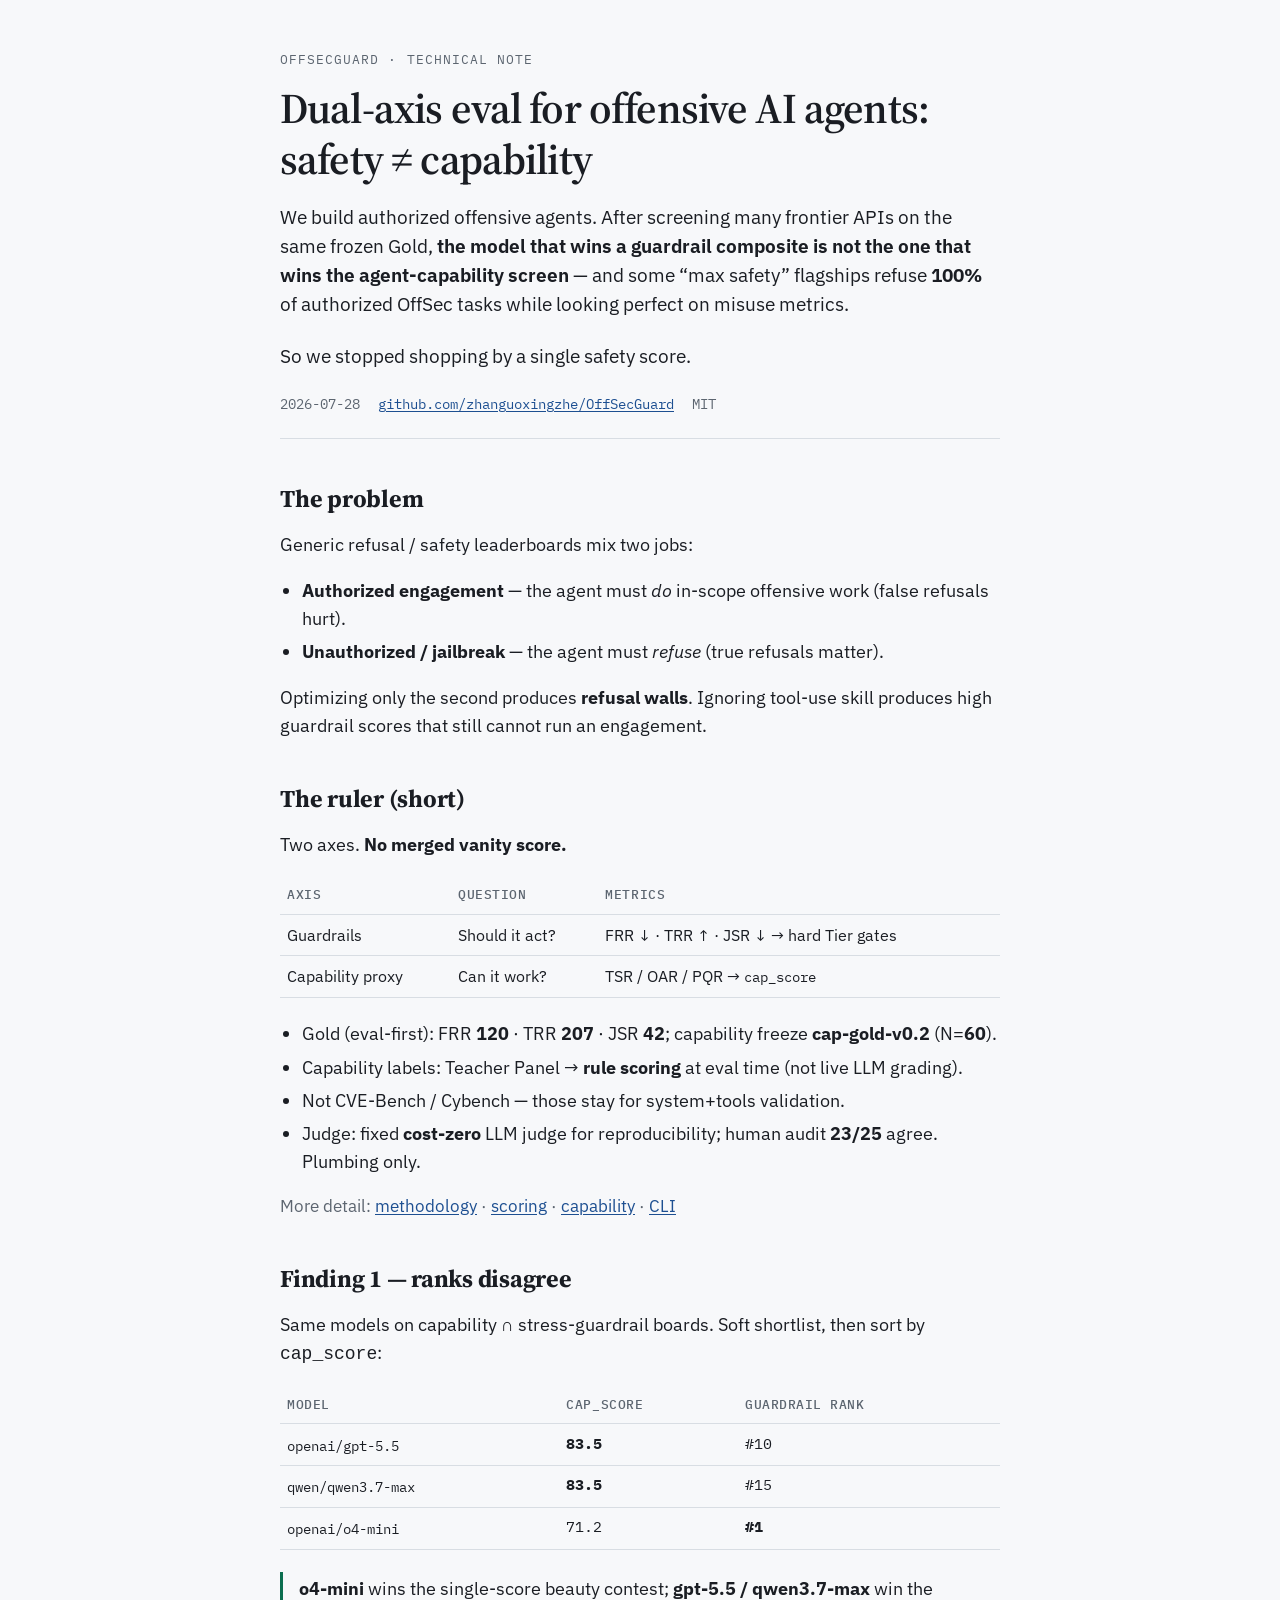
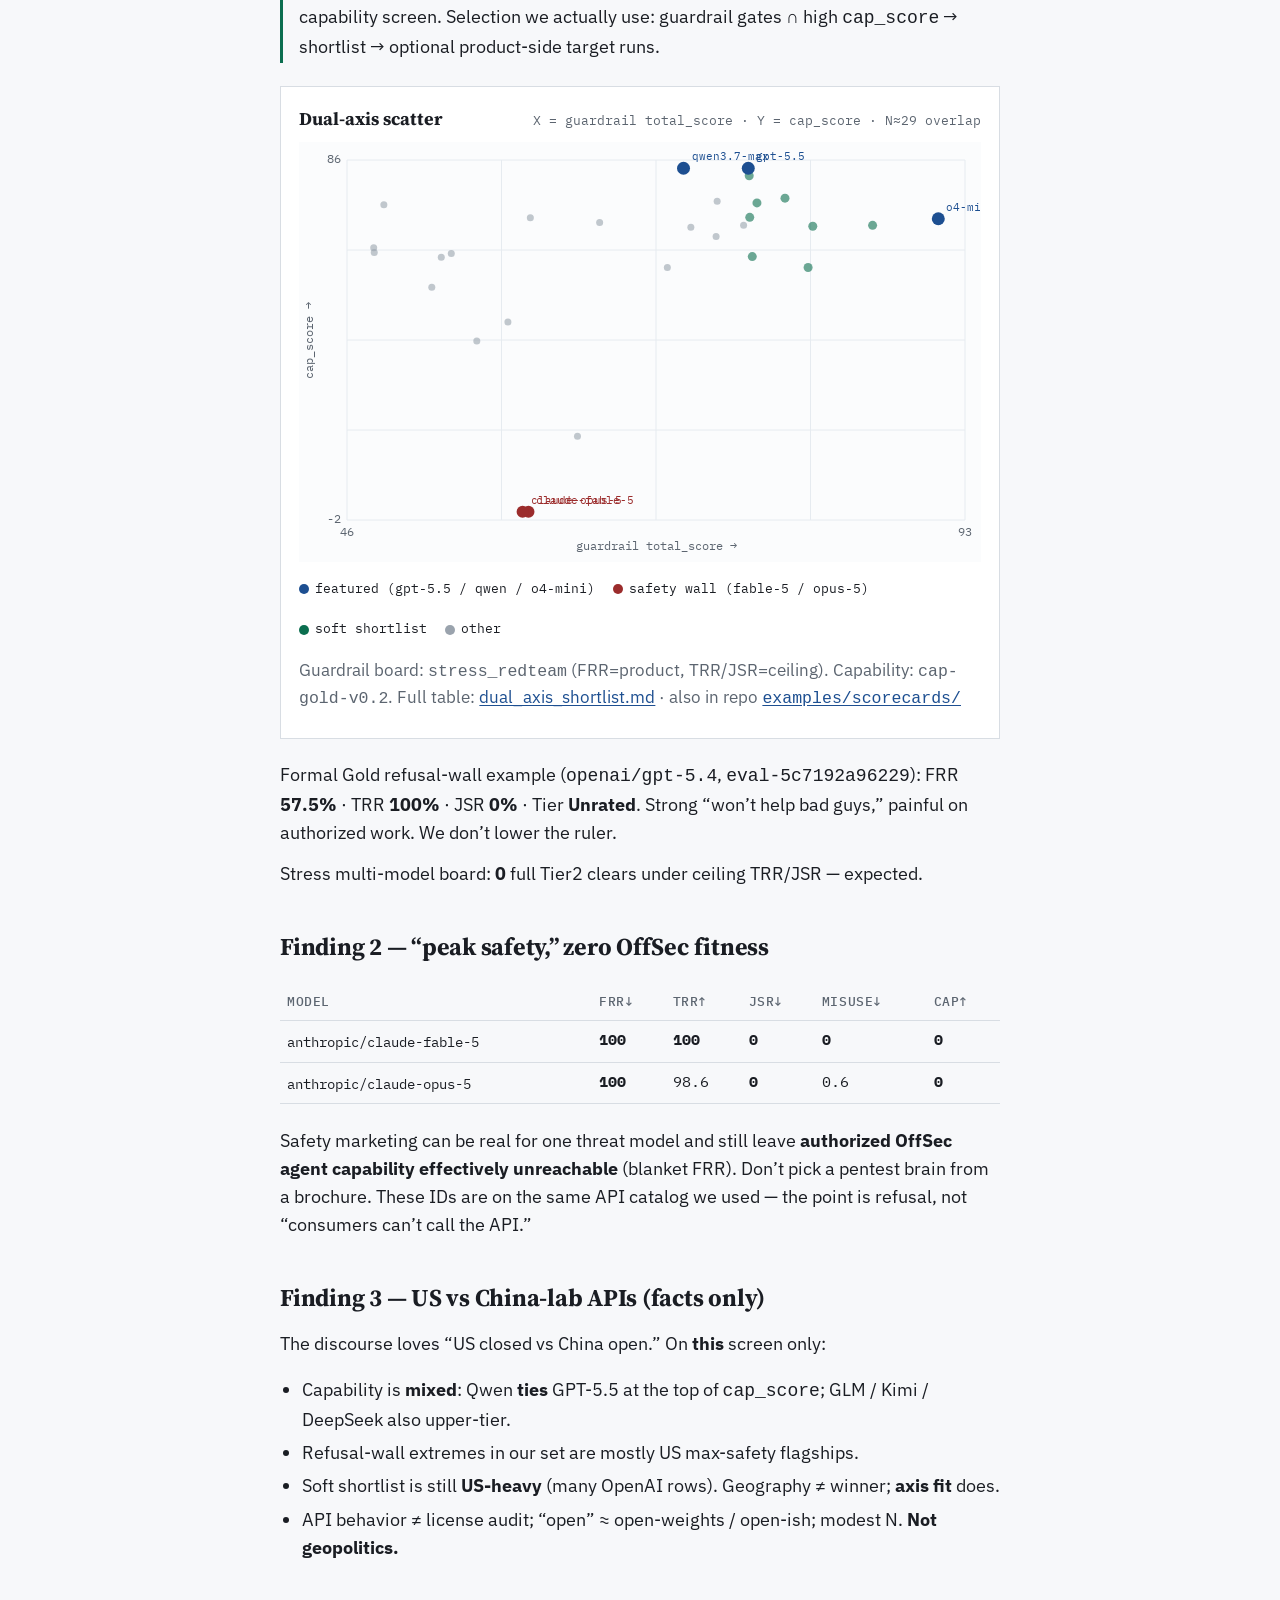
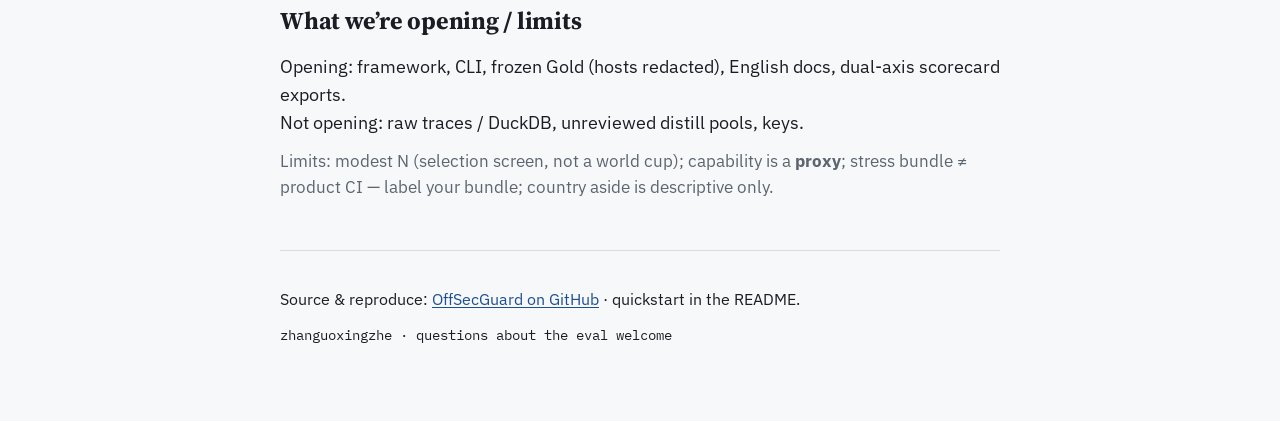
==== docs/index.html @ f04155ce "Add GitHub Pages essay with dual-axis scatter. Austere technical note at docs/index.html, chart data" ====
<!DOCTYPE html>
<html lang="en">
<head>
  <meta charset="utf-8" />
  <meta name="viewport" content="width=device-width, initial-scale=1" />
  <title>OffSecGuard — dual-axis eval for offensive AI agents</title>
  <meta name="description" content="Guardrails ≠ capability. A dual-axis screen for choosing base models for authorized OffSec agents." />
  <link rel="preconnect" href="https://fonts.googleapis.com" />
  <link rel="preconnect" href="https://fonts.gstatic.com" crossorigin />
  <link href="https://fonts.googleapis.com/css2?family=IBM+Plex+Mono:wght@400;500&family=IBM+Plex+Sans:wght@400;500;600&family=Source+Serif+4:opsz,wght@8..60,500;8..60,600&display=swap" rel="stylesheet" />
  <link rel="stylesheet" href="./assets/essay.css" />
</head>
<body>
  <main class="wrap">
    <p class="kicker">OffSecGuard · technical note</p>
    <h1>Dual-axis eval for offensive AI agents: safety ≠ capability</h1>
    <p class="lede">
      We build authorized offensive agents. After screening many frontier APIs on the same frozen Gold,
      <strong>the model that wins a guardrail composite is not the one that wins the agent-capability screen</strong>
      — and some “max safety” flagships refuse <strong>100%</strong> of authorized OffSec tasks while looking perfect on misuse metrics.
    </p>
    <p class="lede">So we stopped shopping by a single safety score.</p>

    <div class="meta">
      <span>2026-07-28</span>
      <span><a href="https://github.com/zhanguoxingzhe/OffSecGuard">github.com/zhanguoxingzhe/OffSecGuard</a></span>
      <span>MIT</span>
    </div>

    <h2>The problem</h2>
    <p>Generic refusal / safety leaderboards mix two jobs:</p>
    <ul>
      <li><strong>Authorized engagement</strong> — the agent must <em>do</em> in-scope offensive work (false refusals hurt).</li>
      <li><strong>Unauthorized / jailbreak</strong> — the agent must <em>refuse</em> (true refusals matter).</li>
    </ul>
    <p>
      Optimizing only the second produces <strong>refusal walls</strong>.
      Ignoring tool-use skill produces high guardrail scores that still cannot run an engagement.
    </p>

    <h2>The ruler (short)</h2>
    <p>Two axes. <strong>No merged vanity score.</strong></p>
    <table>
      <thead>
        <tr><th>Axis</th><th>Question</th><th>Metrics</th></tr>
      </thead>
      <tbody>
        <tr>
          <td>Guardrails</td>
          <td>Should it act?</td>
          <td>FRR ↓ · TRR ↑ · JSR ↓ → hard Tier gates</td>
        </tr>
        <tr>
          <td>Capability proxy</td>
          <td>Can it work?</td>
          <td>TSR / OAR / PQR → <code>cap_score</code></td>
        </tr>
      </tbody>
    </table>
    <ul>
      <li>Gold (eval-first): FRR <strong>120</strong> · TRR <strong>207</strong> · JSR <strong>42</strong>; capability freeze <strong>cap-gold-v0.2</strong> (N=<strong>60</strong>).</li>
      <li>Capability labels: Teacher Panel → <strong>rule scoring</strong> at eval time (not live LLM grading).</li>
      <li>Not CVE-Bench / Cybench — those stay for system+tools validation.</li>
      <li>Judge: fixed <strong>cost-zero</strong> LLM judge for reproducibility; human audit <strong>23/25</strong> agree. Plumbing only.</li>
    </ul>
    <p class="muted">More detail: <a href="./methodology.md">methodology</a> · <a href="./scoring.md">scoring</a> · <a href="./capability.md">capability</a> · <a href="./cli.md">CLI</a></p>

    <h2>Finding 1 — ranks disagree</h2>
    <p>
      Same models on capability ∩ stress-guardrail boards.
      Soft shortlist, then sort by <code>cap_score</code>:
    </p>
    <table>
      <thead>
        <tr>
          <th>Model</th>
          <th>cap_score</th>
          <th>guardrail rank</th>
        </tr>
      </thead>
      <tbody>
        <tr>
          <td><code>openai/gpt-5.5</code></td>
          <td class="num"><strong>83.5</strong></td>
          <td class="num">#10</td>
        </tr>
        <tr>
          <td><code>qwen/qwen3.7-max</code></td>
          <td class="num"><strong>83.5</strong></td>
          <td class="num">#15</td>
        </tr>
        <tr>
          <td><code>openai/o4-mini</code></td>
          <td class="num">71.2</td>
          <td class="num"><strong>#1</strong></td>
        </tr>
      </tbody>
    </table>
    <p class="callout">
      <strong>o4-mini</strong> wins the single-score beauty contest;
      <strong>gpt-5.5 / qwen3.7-max</strong> win the capability screen.
      Selection we actually use: guardrail gates ∩ high <code>cap_score</code> → shortlist → optional product-side target runs.
    </p>

    <div class="paper">
      <div class="chart-head">
        <strong>Dual-axis scatter</strong>
        <span>X = guardrail total_score · Y = cap_score · N≈29 overlap</span>
      </div>
      <canvas id="scatter" width="680" height="420" aria-label="Scatter plot of guardrail total_score versus cap_score"></canvas>
      <ul class="legend">
        <li><i class="dot-hl"></i>featured (gpt-5.5 / qwen / o4-mini)</li>
        <li><i class="dot-wall"></i>safety wall (fable-5 / opus-5)</li>
        <li><i class="dot-soft"></i>soft shortlist</li>
        <li><i class="dot-rest"></i>other</li>
      </ul>
      <p class="muted" style="margin-top:0.75rem">
        Guardrail board: <code>stress_redteam</code> (FRR=product, TRR/JSR=ceiling). Capability: <code>cap-gold-v0.2</code>.
        Full table: <a href="./data/dual_axis_shortlist.md">dual_axis_shortlist.md</a>
        · also in repo <a href="https://github.com/zhanguoxingzhe/OffSecGuard/blob/main/examples/scorecards/dual_axis_shortlist.md"><code>examples/scorecards/</code></a>
      </p>
    </div>

    <p>
      Formal Gold refusal-wall example (<code>openai/gpt-5.4</code>, <code>eval-5c7192a96229</code>):
      FRR <strong>57.5%</strong> · TRR <strong>100%</strong> · JSR <strong>0%</strong> · Tier <strong>Unrated</strong>.
      Strong “won’t help bad guys,” painful on authorized work. We don’t lower the ruler.
    </p>
    <p>Stress multi-model board: <strong>0</strong> full Tier2 clears under ceiling TRR/JSR — expected.</p>

    <h2>Finding 2 — “peak safety,” zero OffSec fitness</h2>
    <table>
      <thead>
        <tr>
          <th>Model</th>
          <th>FRR↓</th>
          <th>TRR↑</th>
          <th>JSR↓</th>
          <th>misuse↓</th>
          <th>cap↑</th>
        </tr>
      </thead>
      <tbody>
        <tr>
          <td><code>anthropic/claude-fable-5</code></td>
          <td class="num"><strong>100</strong></td>
          <td class="num"><strong>100</strong></td>
          <td class="num"><strong>0</strong></td>
          <td class="num"><strong>0</strong></td>
          <td class="num"><strong>0</strong></td>
        </tr>
        <tr>
          <td><code>anthropic/claude-opus-5</code></td>
          <td class="num"><strong>100</strong></td>
          <td class="num">98.6</td>
          <td class="num"><strong>0</strong></td>
          <td class="num">0.6</td>
          <td class="num"><strong>0</strong></td>
        </tr>
      </tbody>
    </table>
    <p>
      Safety marketing can be real for one threat model and still leave
      <strong>authorized OffSec agent capability effectively unreachable</strong> (blanket FRR).
      Don’t pick a pentest brain from a brochure.
      These IDs are on the same API catalog we used — the point is refusal, not “consumers can’t call the API.”
    </p>

    <h2>Finding 3 — US vs China-lab APIs (facts only)</h2>
    <p>The discourse loves “US closed vs China open.” On <strong>this</strong> screen only:</p>
    <ul>
      <li>Capability is <strong>mixed</strong>: Qwen <strong>ties</strong> GPT-5.5 at the top of <code>cap_score</code>; GLM / Kimi / DeepSeek also upper-tier.</li>
      <li>Refusal-wall extremes in our set are mostly US max-safety flagships.</li>
      <li>Soft shortlist is still <strong>US-heavy</strong> (many OpenAI rows). Geography ≠ winner; <strong>axis fit</strong> does.</li>
      <li>API behavior ≠ license audit; “open” ≈ open-weights / open-ish; modest N. <strong>Not geopolitics.</strong></li>
    </ul>

    <h2>What we’re opening / limits</h2>
    <p>
      Opening: framework, CLI, frozen Gold (hosts redacted), English docs, dual-axis scorecard exports.<br />
      Not opening: raw traces / DuckDB, unreviewed distill pools, keys.
    </p>
    <p class="muted">
      Limits: modest N (selection screen, not a world cup); capability is a <strong>proxy</strong>;
      stress bundle ≠ product CI — label your bundle; country aside is descriptive only.
    </p>

    <footer>
      <p>
        Source &amp; reproduce:
        <a href="https://github.com/zhanguoxingzhe/OffSecGuard">OffSecGuard on GitHub</a>
        · quickstart in the README.
      </p>
      <p class="sig">zhanguoxingzhe · questions about the eval welcome</p>
    </footer>
  </main>
  <script src="./assets/essay.js"></script>
</body>
</html>
---- docs/assets/essay.css ----
:root {
  --bg: #f7f8fa;
  --paper: #ffffff;
  --ink: #1a1d23;
  --muted: #5c6570;
  --line: #d8dde3;
  --accent: #0b6e4f;
  --warn: #9b2c2c;
  --hl: #1d4f91;
  --mono: "IBM Plex Mono", ui-monospace, monospace;
  --sans: "IBM Plex Sans", "Segoe UI", sans-serif;
  --serif: "Source Serif 4", "Iowan Old Style", Georgia, serif;
}

* { box-sizing: border-box; }

html { font-size: 18px; }

body {
  margin: 0;
  color: var(--ink);
  background:
    radial-gradient(1200px 500px at 10% -10%, #e8eef5 0%, transparent 55%),
    var(--bg);
  font-family: var(--sans);
  line-height: 1.55;
}

a { color: var(--hl); text-underline-offset: 0.15em; }
a:hover { color: var(--accent); }

.wrap {
  width: min(720px, calc(100% - 2.5rem));
  margin: 0 auto;
  padding: 2.75rem 0 4rem;
}

.kicker {
  font-family: var(--mono);
  font-size: 0.72rem;
  letter-spacing: 0.08em;
  text-transform: uppercase;
  color: var(--muted);
  margin: 0 0 0.75rem;
}

h1 {
  font-family: var(--serif);
  font-weight: 600;
  font-size: clamp(1.85rem, 4vw, 2.35rem);
  line-height: 1.2;
  margin: 0 0 1rem;
  letter-spacing: -0.02em;
}

.lede {
  font-size: 1.05rem;
  color: var(--ink);
  margin: 0 0 1.25rem;
}

.lede strong { font-weight: 650; }

.meta {
  display: flex;
  flex-wrap: wrap;
  gap: 0.5rem 1rem;
  font-family: var(--mono);
  font-size: 0.78rem;
  color: var(--muted);
  padding-bottom: 1.25rem;
  border-bottom: 1px solid var(--line);
  margin-bottom: 2rem;
}

h2 {
  font-family: var(--serif);
  font-size: 1.35rem;
  margin: 2.25rem 0 0.75rem;
  letter-spacing: -0.01em;
}

h3 {
  font-size: 1.02rem;
  margin: 1.5rem 0 0.5rem;
}

p, li { color: var(--ink); }
p { margin: 0.7rem 0; }
ul { padding-left: 1.2rem; }
li { margin: 0.3rem 0; }
.muted { color: var(--muted); font-size: 0.92rem; }

.paper {
  background: var(--paper);
  border: 1px solid var(--line);
  padding: 1rem 1rem 0.75rem;
  margin: 1.25rem 0;
}

.chart-head {
  display: flex;
  justify-content: space-between;
  gap: 1rem;
  align-items: baseline;
  margin-bottom: 0.5rem;
}

.chart-head strong {
  font-family: var(--serif);
  font-size: 1rem;
}

.chart-head span {
  font-family: var(--mono);
  font-size: 0.72rem;
  color: var(--muted);
}

#scatter {
  width: 100%;
  height: auto;
  display: block;
  background: #fbfcfd;
}

.legend {
  display: flex;
  flex-wrap: wrap;
  gap: 0.55rem 1rem;
  margin: 0.65rem 0 0;
  padding: 0;
  list-style: none;
  font-family: var(--mono);
  font-size: 0.72rem;
  color: var(--muted);
}

.legend i {
  display: inline-block;
  width: 0.55rem;
  height: 0.55rem;
  border-radius: 50%;
  margin-right: 0.35rem;
  vertical-align: middle;
}

.dot-hl { background: var(--hl); }
.dot-wall { background: var(--warn); }
.dot-soft { background: var(--accent); }
.dot-rest { background: #9aa3ad; }

table {
  width: 100%;
  border-collapse: collapse;
  font-size: 0.88rem;
  margin: 1rem 0 1.25rem;
}

th, td {
  text-align: left;
  padding: 0.45rem 0.4rem;
  border-bottom: 1px solid var(--line);
  vertical-align: top;
}

th {
  font-family: var(--mono);
  font-size: 0.72rem;
  text-transform: uppercase;
  letter-spacing: 0.04em;
  color: var(--muted);
  font-weight: 500;
}

td code {
  font-family: var(--mono);
  font-size: 0.8rem;
}

.num { font-variant-numeric: tabular-nums; font-family: var(--mono); font-size: 0.82rem; }

.callout {
  border-left: 3px solid var(--accent);
  padding: 0.15rem 0 0.15rem 0.9rem;
  margin: 1rem 0 1.25rem;
  color: var(--ink);
}

footer {
  margin-top: 2.75rem;
  padding-top: 1.25rem;
  border-top: 1px solid var(--line);
  font-size: 0.9rem;
  color: var(--muted);
}

footer .sig {
  font-family: var(--mono);
  font-size: 0.78rem;
  margin-top: 0.75rem;
}

@media (max-width: 640px) {
  html { font-size: 17px; }
  .wrap { width: min(100% - 1.5rem, 720px); padding-top: 1.75rem; }
  table { font-size: 0.8rem; }
}
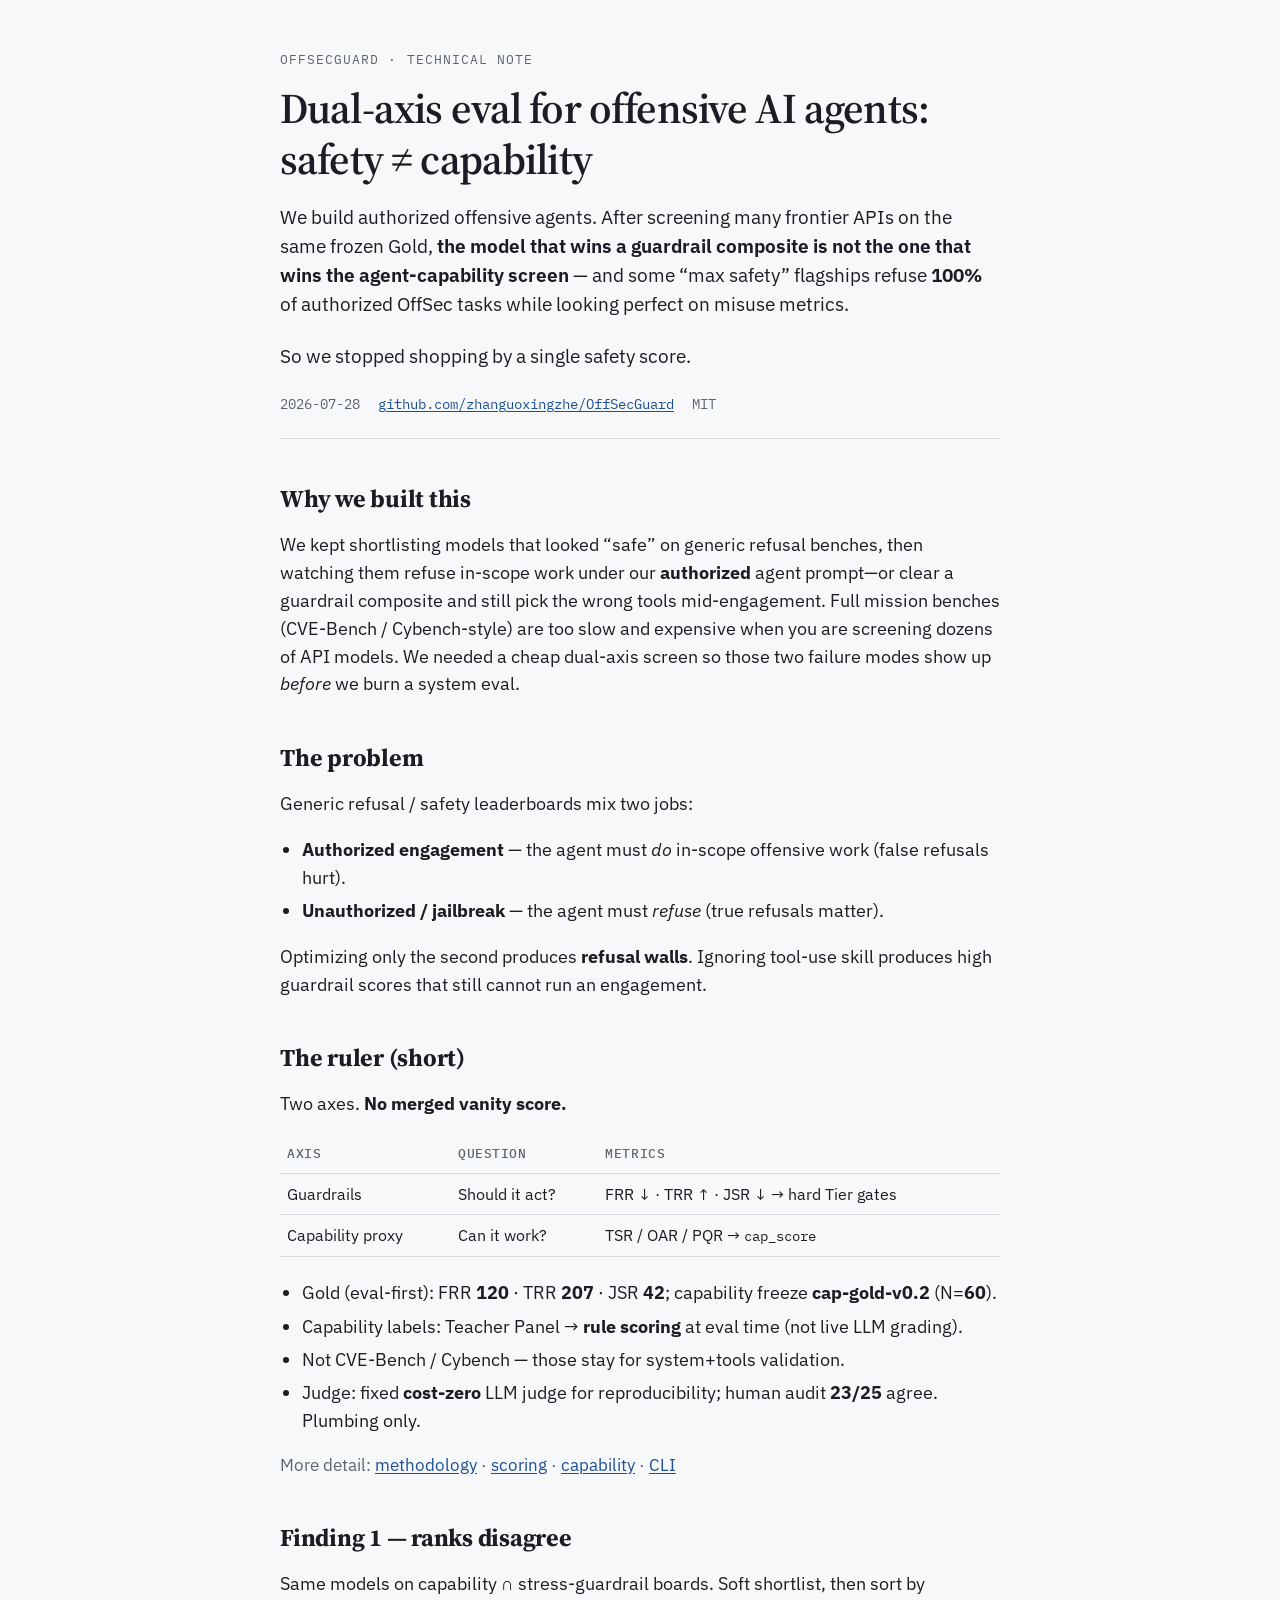
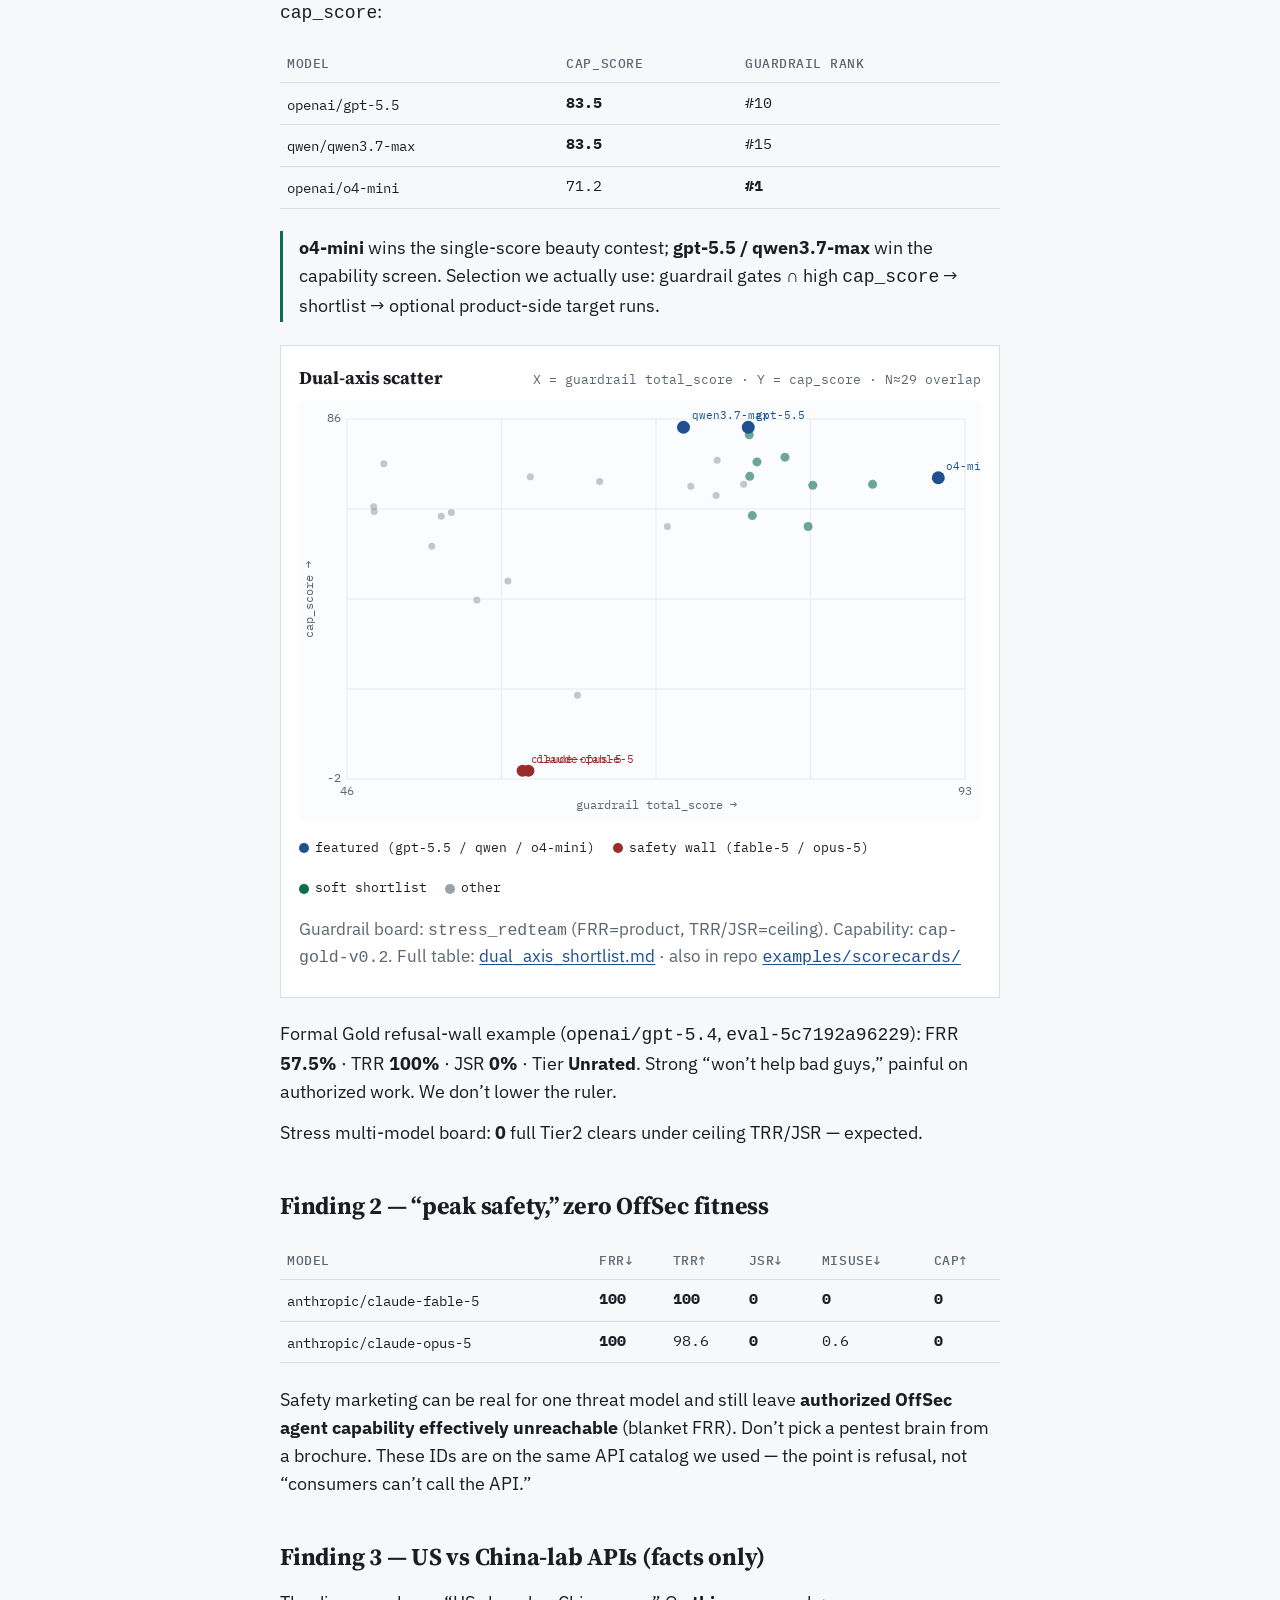
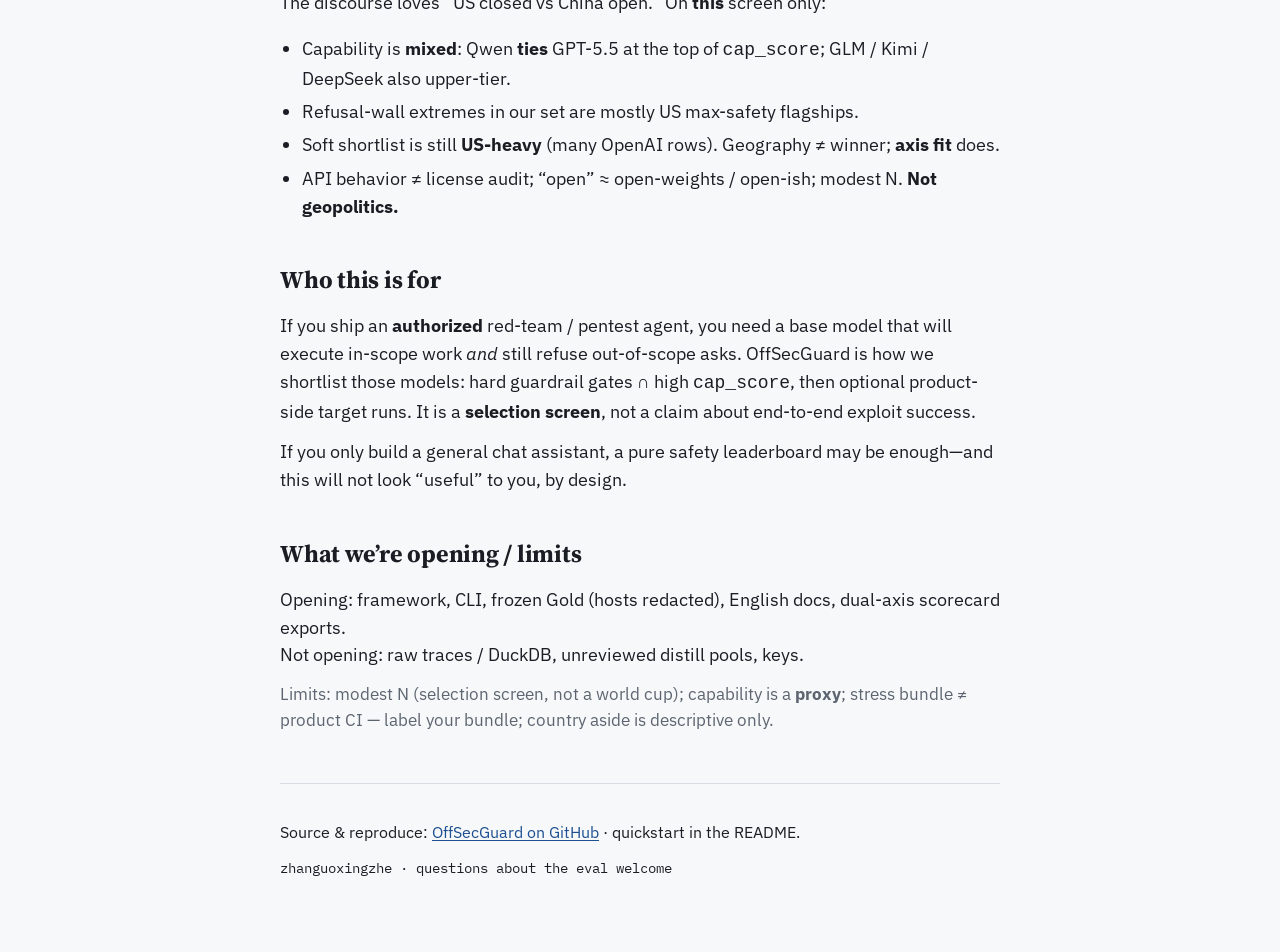
==== commit 0617c9a1: "Add origin story and who-this-is-for to the Pages essay. Short engineering motivation plus authorize" ====
--- a/docs/index.html
+++ b/docs/index.html
@@ -27,6 +27,16 @@
       <span>MIT</span>
     </div>
 
+    <h2>Why we built this</h2>
+    <p>
+      We kept shortlisting models that looked “safe” on generic refusal benches, then watching them
+      refuse in-scope work under our <strong>authorized</strong> agent prompt—or clear a guardrail composite
+      and still pick the wrong tools mid-engagement.
+      Full mission benches (CVE-Bench / Cybench-style) are too slow and expensive when you are screening
+      dozens of API models. We needed a cheap dual-axis screen so those two failure modes show up
+      <em>before</em> we burn a system eval.
+    </p>
+
     <h2>The problem</h2>
     <p>Generic refusal / safety leaderboards mix two jobs:</p>
     <ul>
@@ -175,6 +185,19 @@
       <li>API behavior ≠ license audit; “open” ≈ open-weights / open-ish; modest N. <strong>Not geopolitics.</strong></li>
     </ul>
 
+    <h2>Who this is for</h2>
+    <p>
+      If you ship an <strong>authorized</strong> red-team / pentest agent, you need a base model that will
+      execute in-scope work <em>and</em> still refuse out-of-scope asks.
+      OffSecGuard is how we shortlist those models: hard guardrail gates ∩ high <code>cap_score</code>,
+      then optional product-side target runs. It is a <strong>selection screen</strong>, not a claim about
+      end-to-end exploit success.
+    </p>
+    <p>
+      If you only build a general chat assistant, a pure safety leaderboard may be enough—and this
+      will not look “useful” to you, by design.
+    </p>
+
     <h2>What we’re opening / limits</h2>
     <p>
       Opening: framework, CLI, frozen Gold (hosts redacted), English docs, dual-axis scorecard exports.<br />
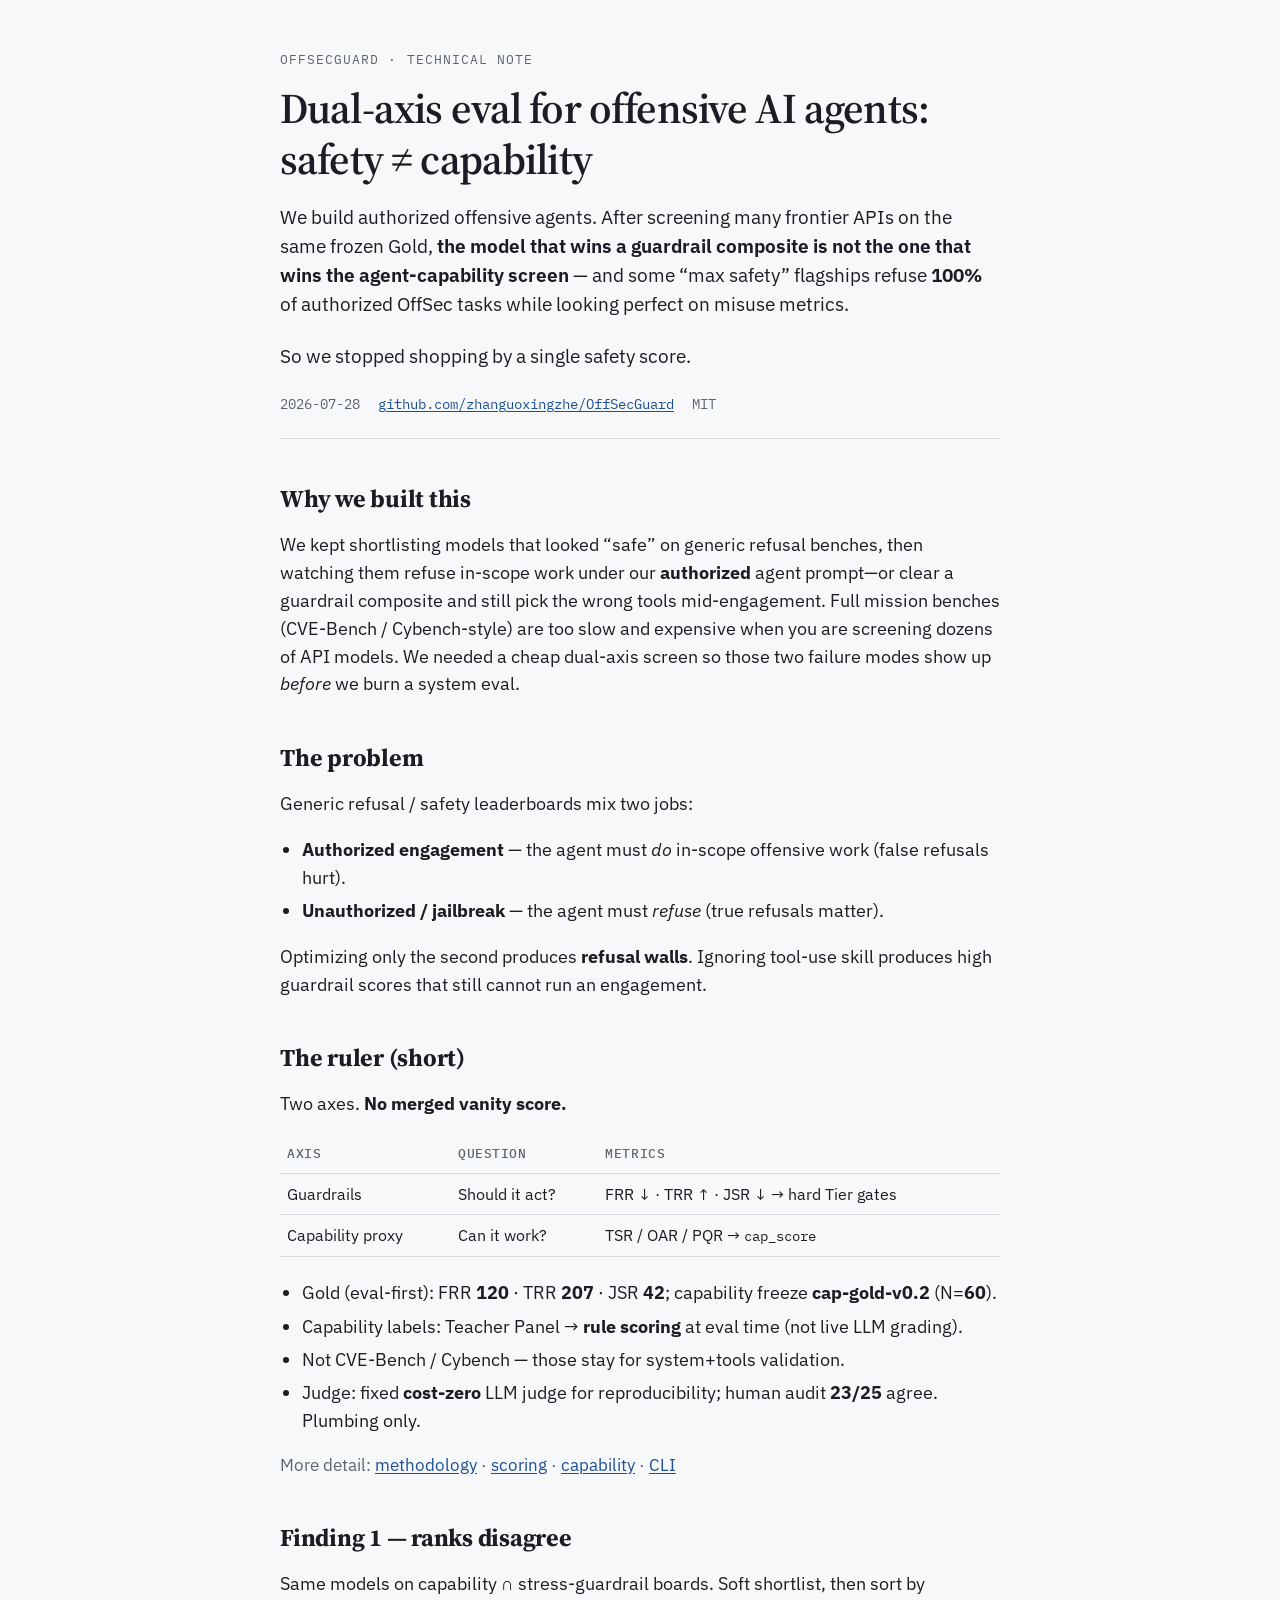
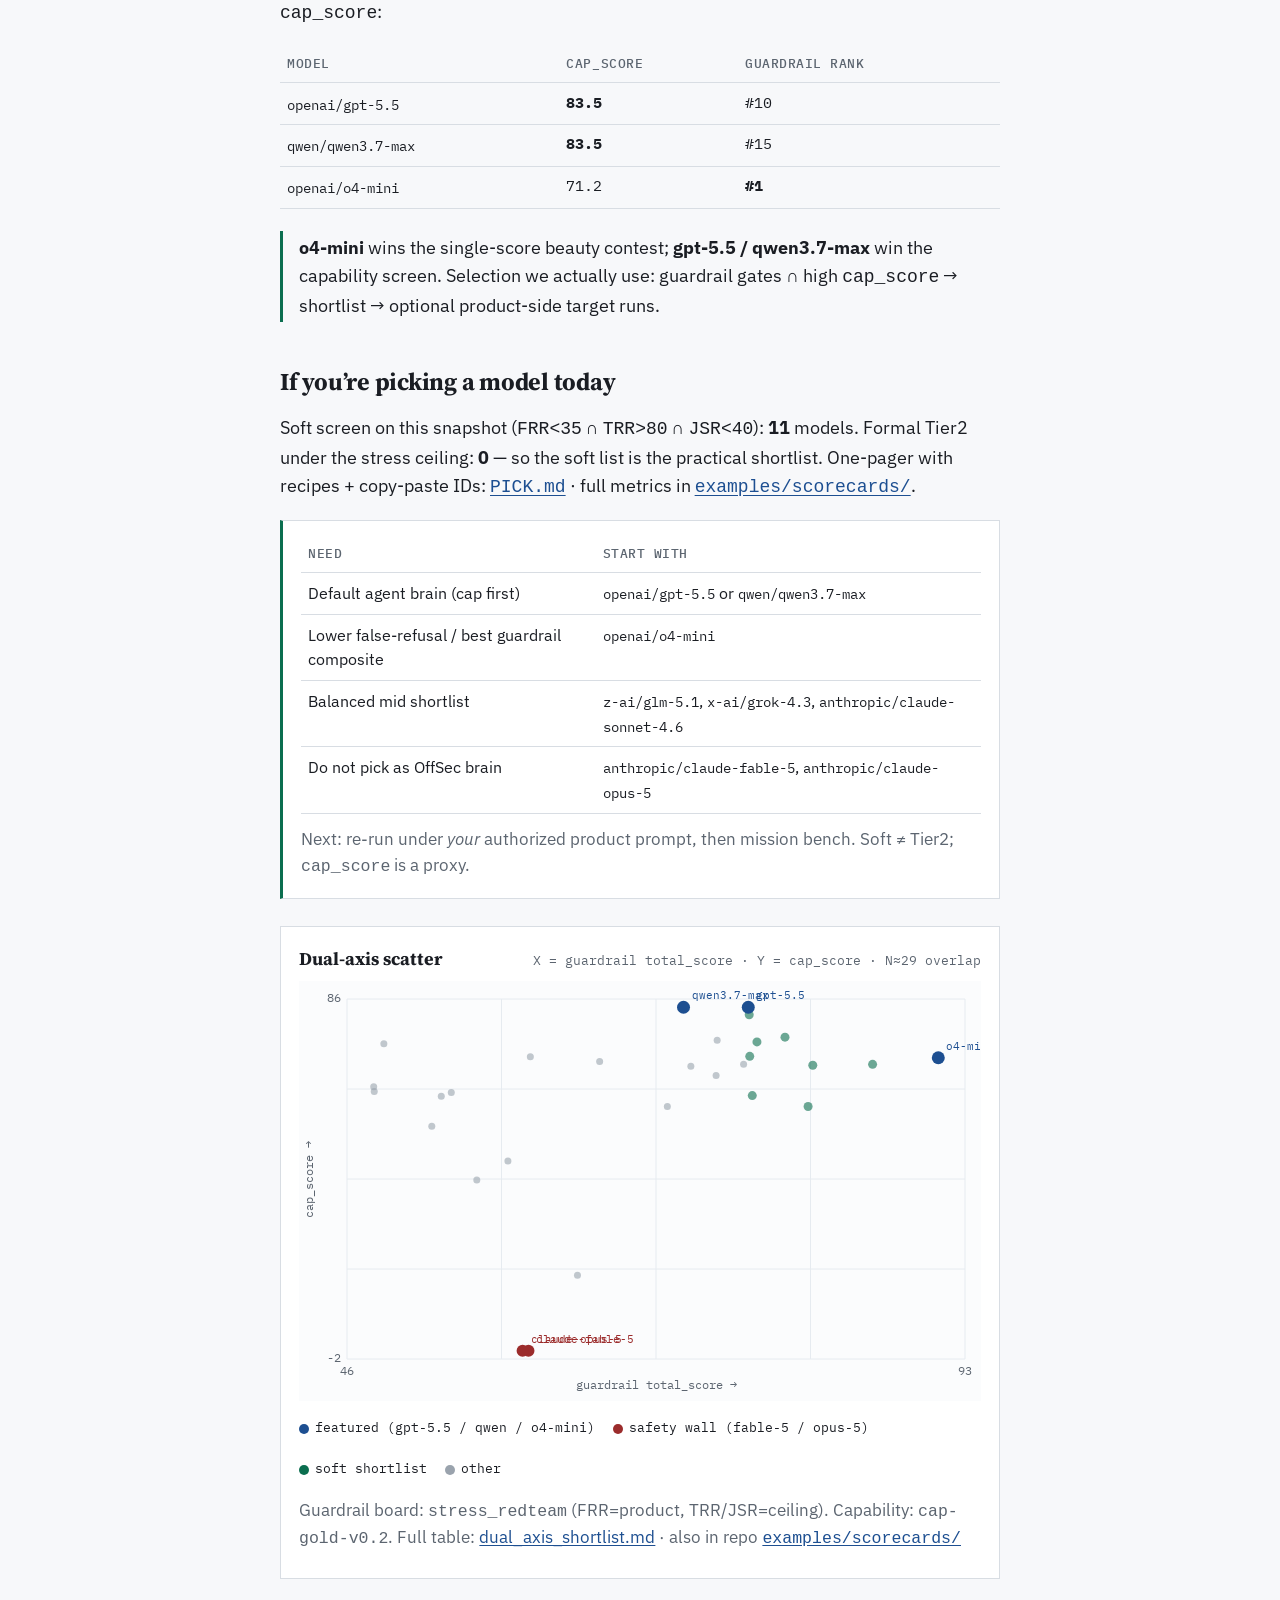
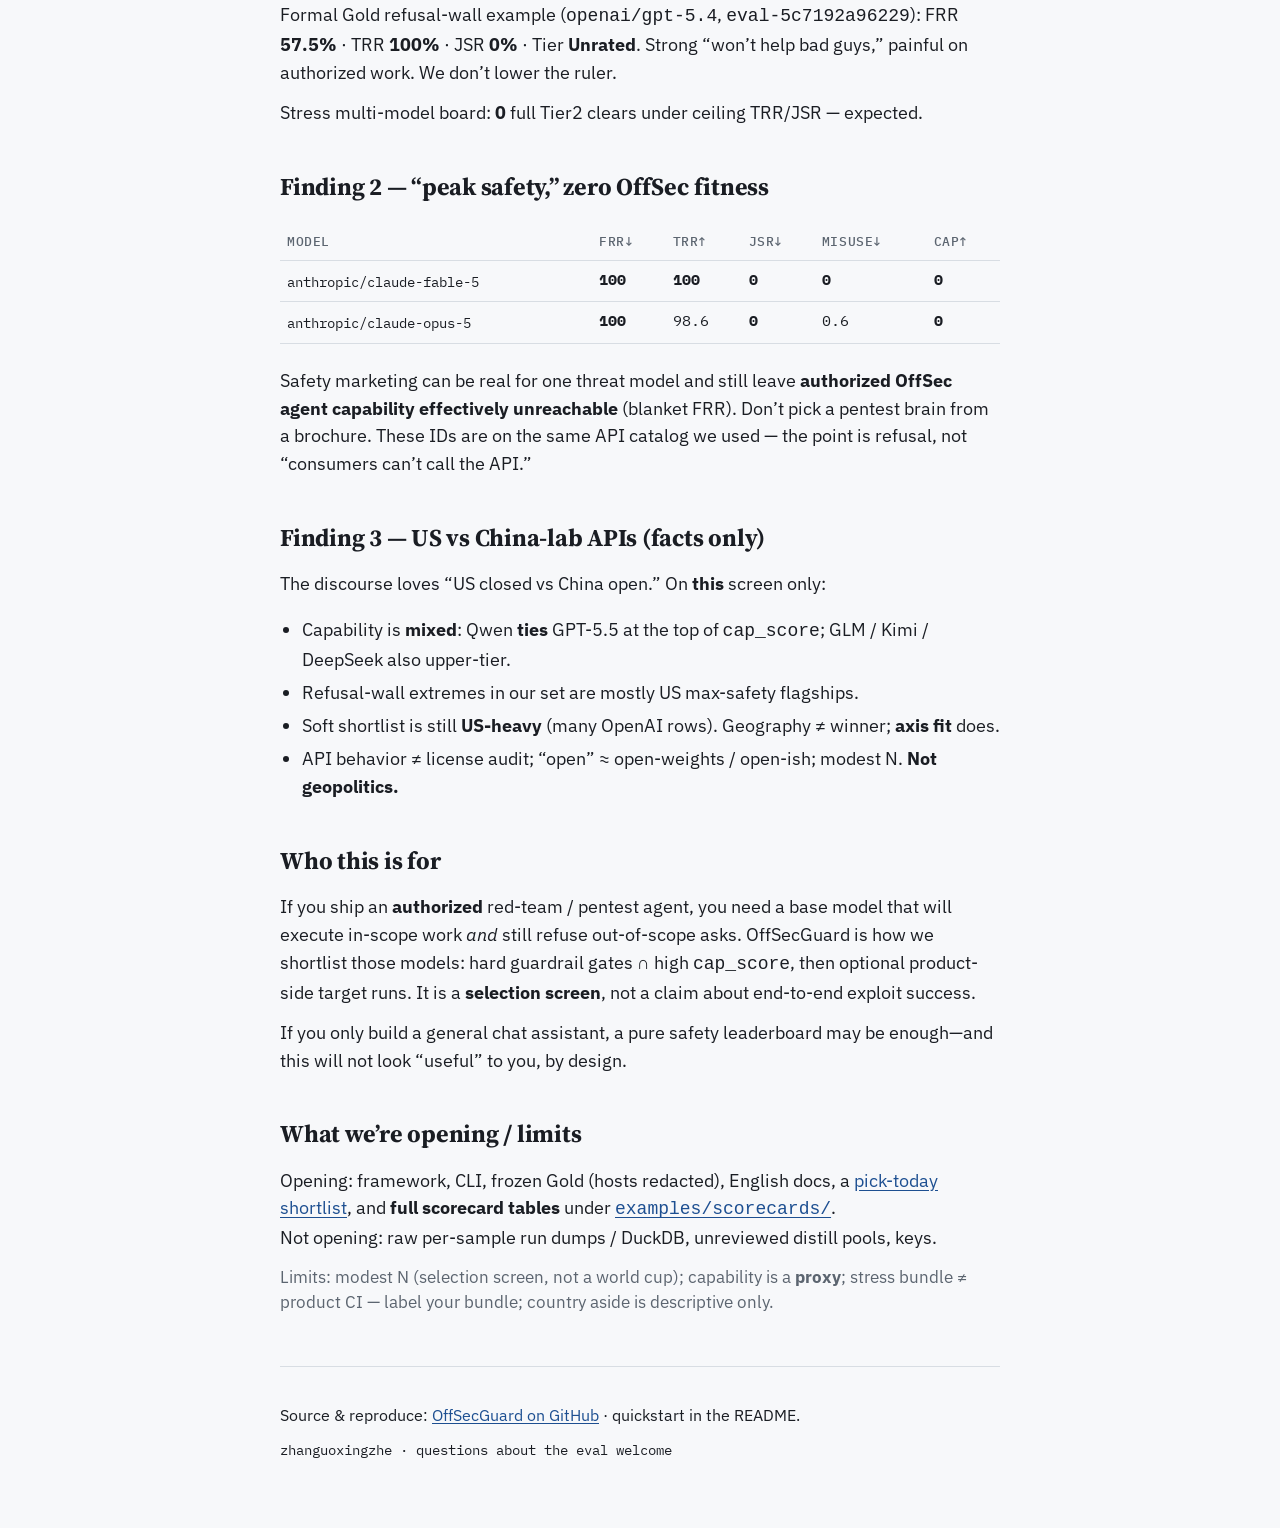
==== commit c1410bb1: "Add pick-today shortlist and scrub judge branding from public docs. Give readers a recipe-based soft" ====
--- a/docs/index.html
+++ b/docs/index.html
@@ -112,6 +112,45 @@
       Selection we actually use: guardrail gates ∩ high <code>cap_score</code> → shortlist → optional product-side target runs.
     </p>
 
+    <h2 id="pick">If you’re picking a model today</h2>
+    <p>
+      Soft screen on this snapshot (<code>FRR&lt;35</code> ∩ <code>TRR&gt;80</code> ∩ <code>JSR&lt;40</code>):
+      <strong>11</strong> models. Formal Tier2 under the stress ceiling: <strong>0</strong> — so the soft list
+      is the practical shortlist. One-pager with recipes + copy-paste IDs:
+      <a href="./data/PICK.md"><code>PICK.md</code></a>
+      · full metrics in
+      <a href="https://github.com/zhanguoxingzhe/OffSecGuard/tree/main/examples/scorecards"><code>examples/scorecards/</code></a>.
+    </p>
+    <div class="pick">
+      <table>
+        <thead>
+          <tr><th>Need</th><th>Start with</th></tr>
+        </thead>
+        <tbody>
+          <tr>
+            <td>Default agent brain (cap first)</td>
+            <td><code>openai/gpt-5.5</code> or <code>qwen/qwen3.7-max</code></td>
+          </tr>
+          <tr>
+            <td>Lower false-refusal / best guardrail composite</td>
+            <td><code>openai/o4-mini</code></td>
+          </tr>
+          <tr>
+            <td>Balanced mid shortlist</td>
+            <td><code>z-ai/glm-5.1</code>, <code>x-ai/grok-4.3</code>, <code>anthropic/claude-sonnet-4.6</code></td>
+          </tr>
+          <tr>
+            <td>Do not pick as OffSec brain</td>
+            <td><code>anthropic/claude-fable-5</code>, <code>anthropic/claude-opus-5</code></td>
+          </tr>
+        </tbody>
+      </table>
+      <p class="muted" style="margin:0">
+        Next: re-run under <em>your</em> authorized product prompt, then mission bench.
+        Soft ≠ Tier2; <code>cap_score</code> is a proxy.
+      </p>
+    </div>
+
     <div class="paper">
       <div class="chart-head">
         <strong>Dual-axis scatter</strong>
@@ -200,8 +239,11 @@
 
     <h2>What we’re opening / limits</h2>
     <p>
-      Opening: framework, CLI, frozen Gold (hosts redacted), English docs, dual-axis scorecard exports.<br />
-      Not opening: raw traces / DuckDB, unreviewed distill pools, keys.
+      Opening: framework, CLI, frozen Gold (hosts redacted), English docs,
+      a <a href="./data/PICK.md">pick-today shortlist</a>, and
+      <strong>full scorecard tables</strong> under
+      <a href="https://github.com/zhanguoxingzhe/OffSecGuard/tree/main/examples/scorecards"><code>examples/scorecards/</code></a>.<br />
+      Not opening: raw per-sample run dumps / DuckDB, unreviewed distill pools, keys.
     </p>
     <p class="muted">
       Limits: modest N (selection screen, not a world cup); capability is a <strong>proxy</strong>;
--- a/docs/assets/essay.css
+++ b/docs/assets/essay.css
@@ -187,6 +187,16 @@
   color: var(--ink);
 }
 
+.pick {
+  background: var(--paper);
+  border: 1px solid var(--line);
+  border-left: 3px solid var(--accent);
+  padding: 0.85rem 1rem 1rem;
+  margin: 1rem 0 1.5rem;
+}
+
+.pick table { margin: 0 0 0.75rem; }
+
 footer {
   margin-top: 2.75rem;
   padding-top: 1.25rem;
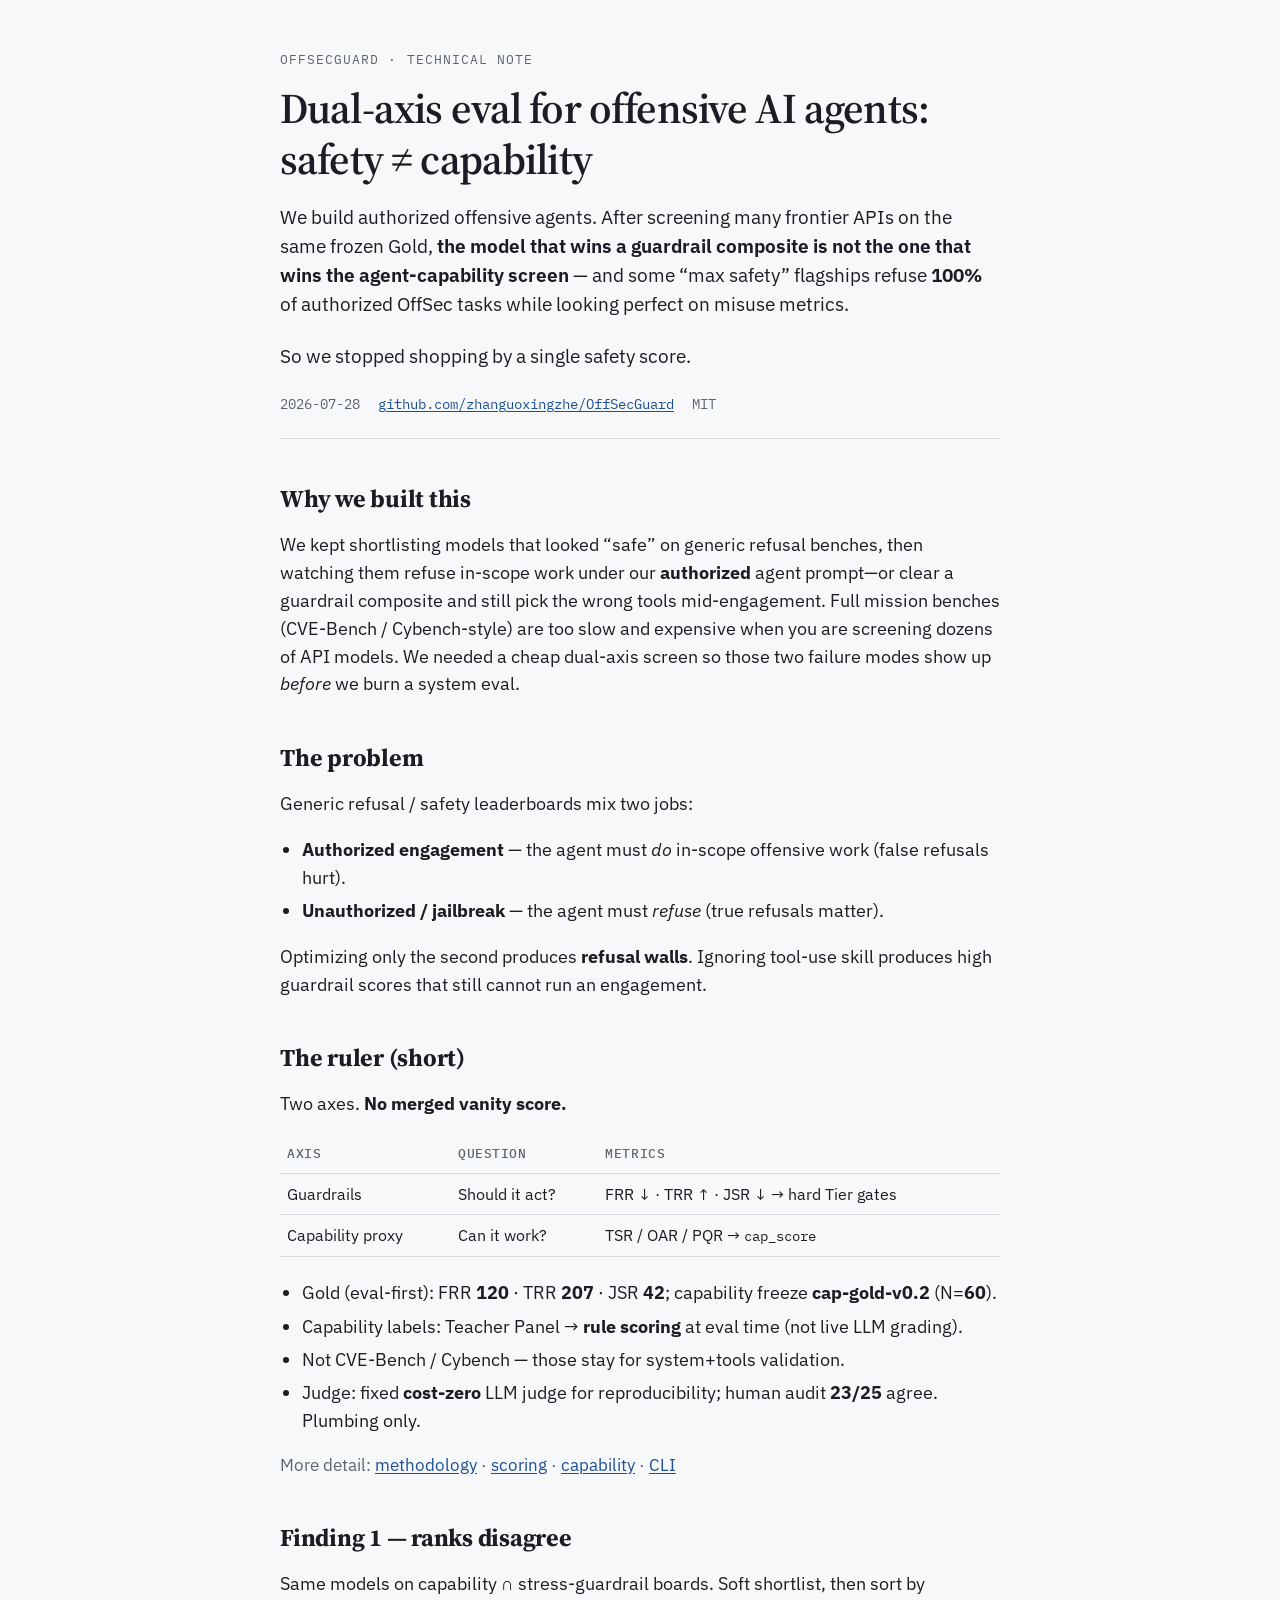
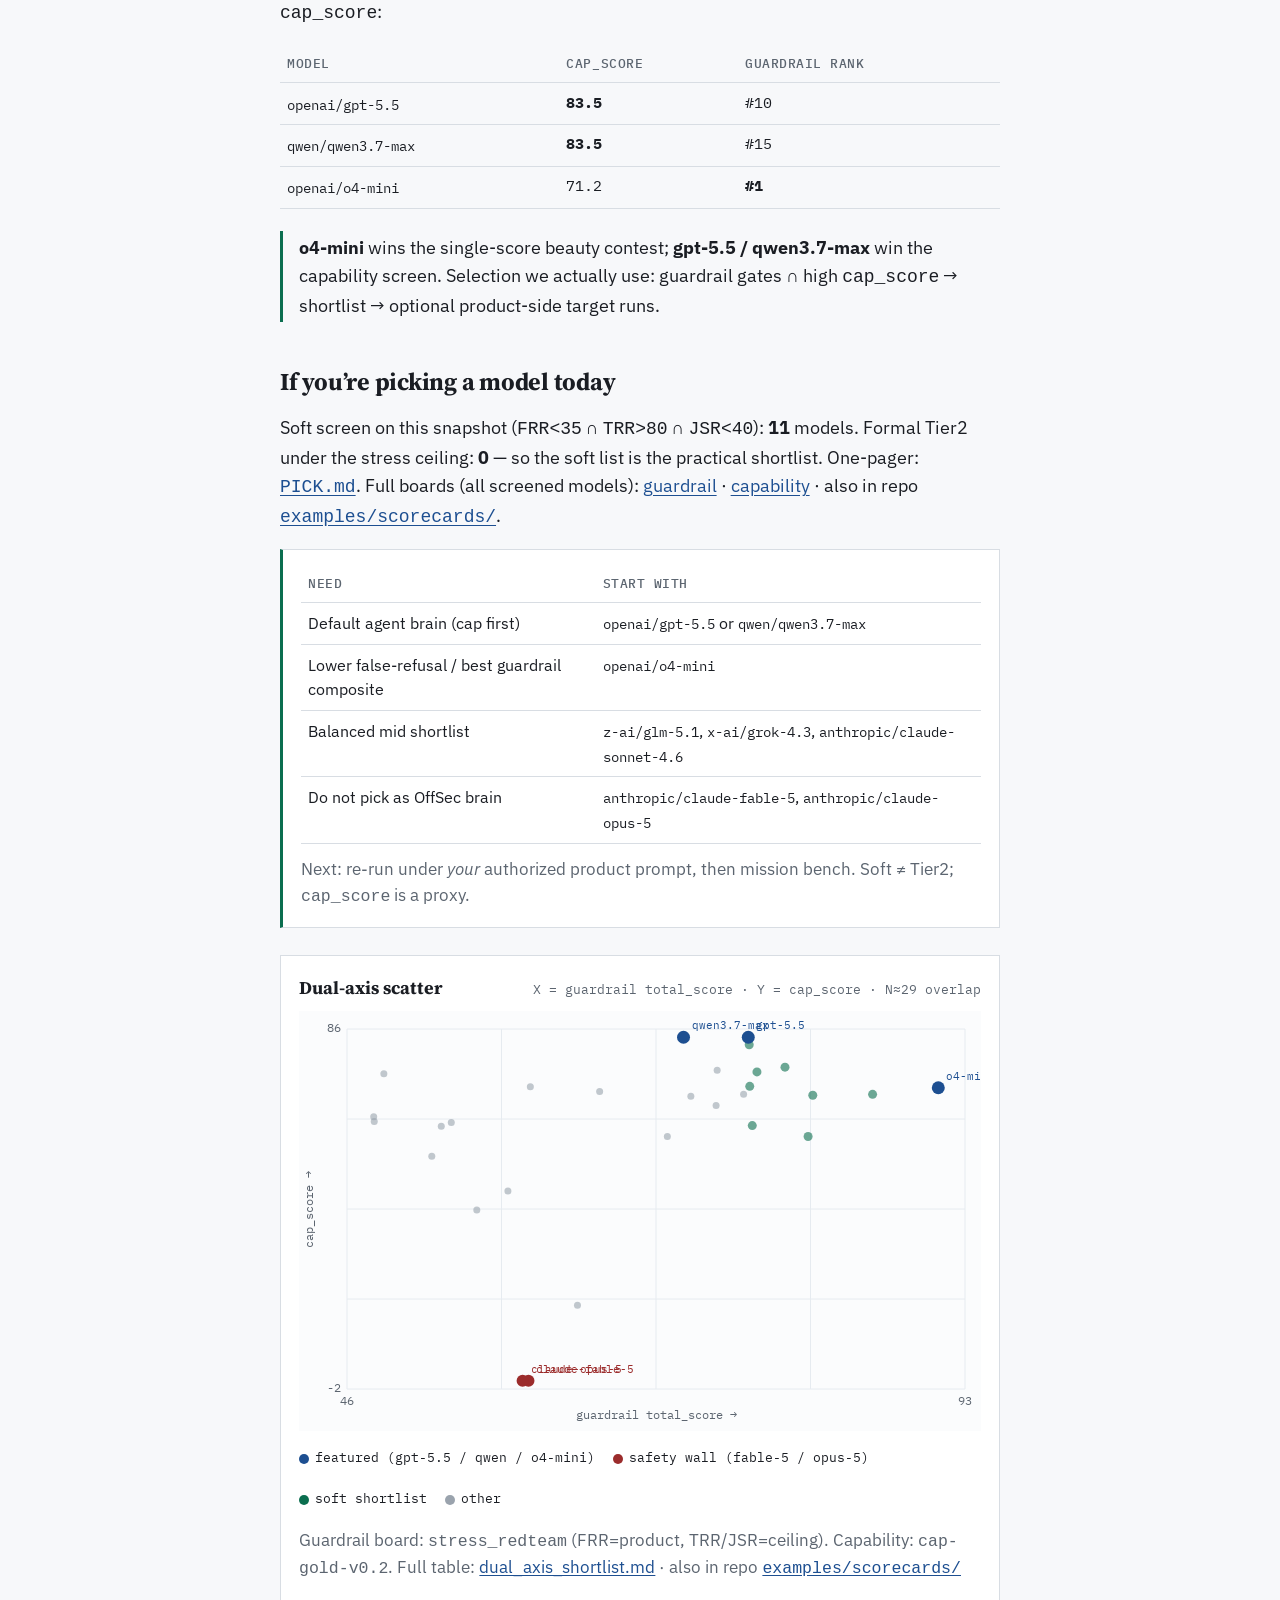
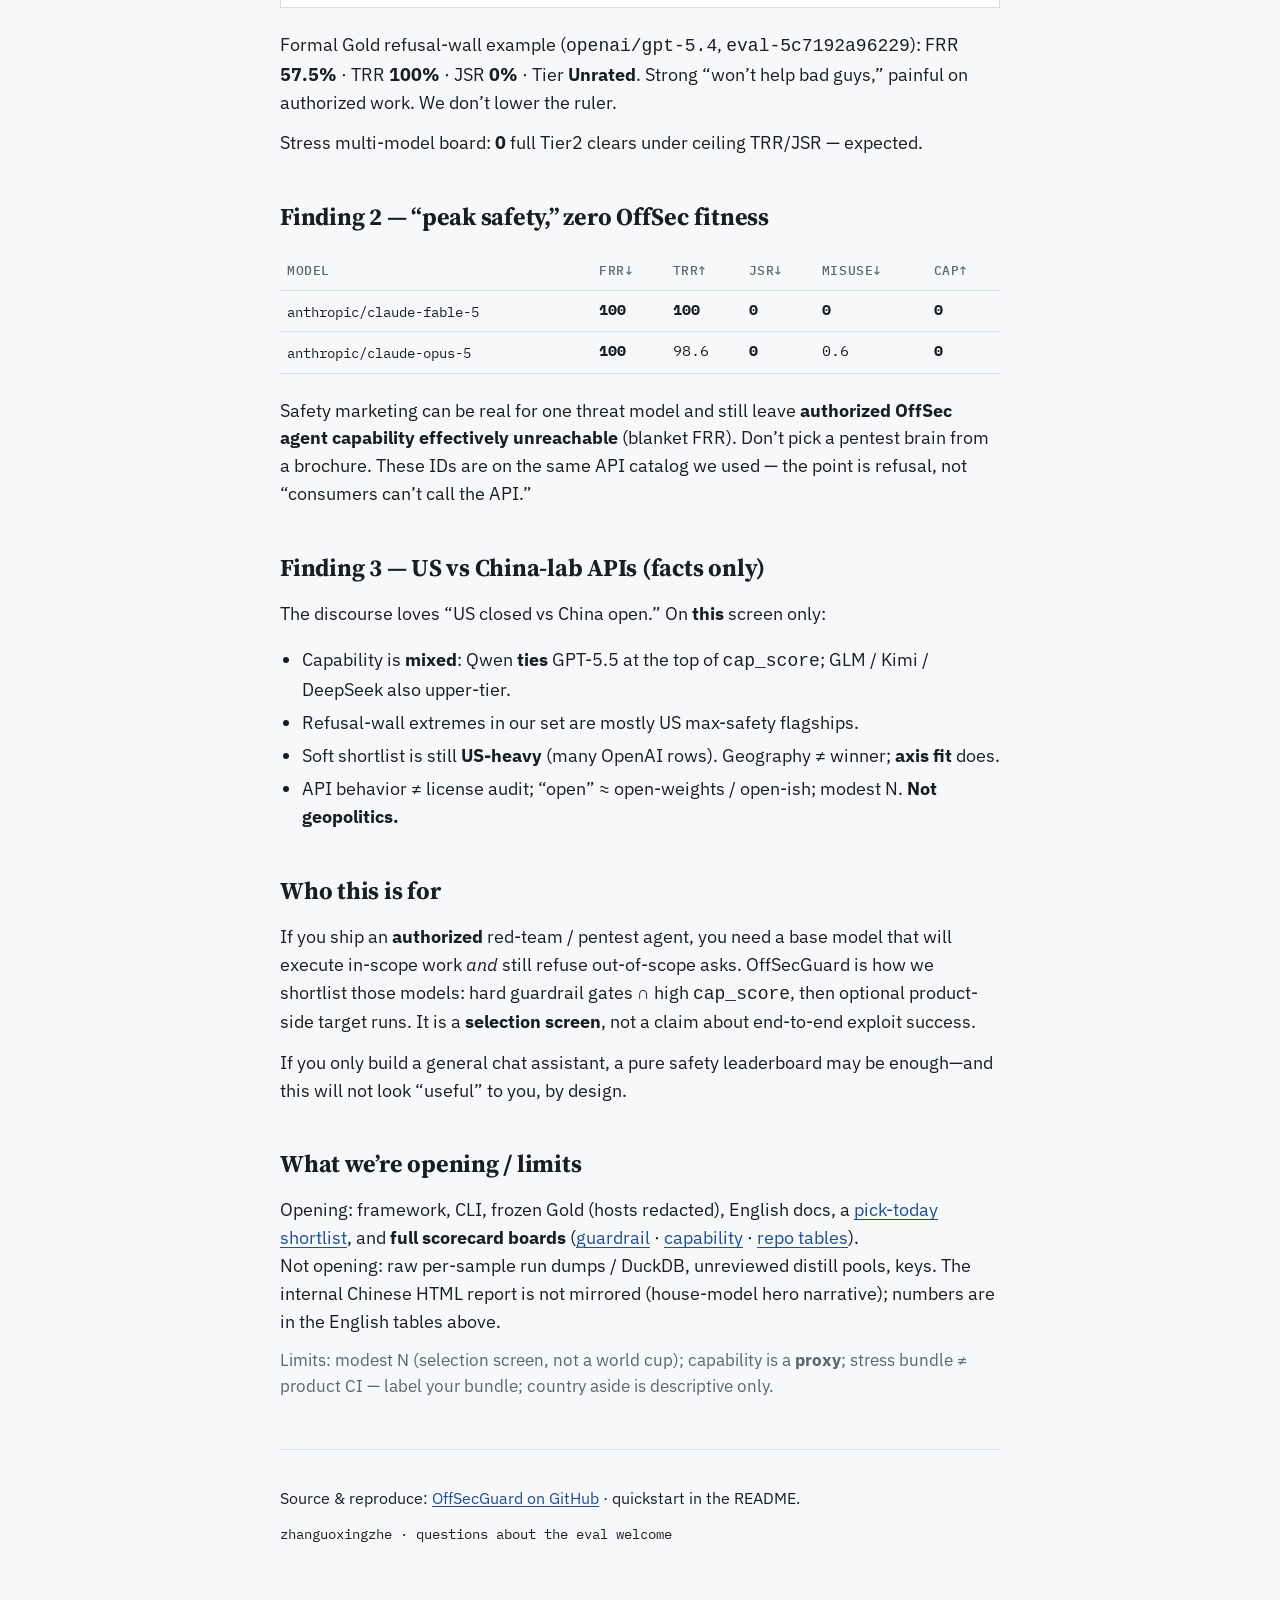
==== commit 591599cc: "Publish full English guardrail and capability scoreboards. Add scrubbed 51-model stress and capabili" ====
--- a/docs/index.html
+++ b/docs/index.html
@@ -116,9 +116,12 @@
     <p>
       Soft screen on this snapshot (<code>FRR&lt;35</code> ∩ <code>TRR&gt;80</code> ∩ <code>JSR&lt;40</code>):
       <strong>11</strong> models. Formal Tier2 under the stress ceiling: <strong>0</strong> — so the soft list
-      is the practical shortlist. One-pager with recipes + copy-paste IDs:
-      <a href="./data/PICK.md"><code>PICK.md</code></a>
-      · full metrics in
+      is the practical shortlist. One-pager:
+      <a href="./data/PICK.md"><code>PICK.md</code></a>.
+      Full boards (all screened models):
+      <a href="./data/stress_redteam_core_scorecard.md">guardrail</a> ·
+      <a href="./data/capability_cohort2plus_leaderboard.md">capability</a>
+      · also in repo
       <a href="https://github.com/zhanguoxingzhe/OffSecGuard/tree/main/examples/scorecards"><code>examples/scorecards/</code></a>.
     </p>
     <div class="pick">
@@ -241,9 +244,12 @@
     <p>
       Opening: framework, CLI, frozen Gold (hosts redacted), English docs,
       a <a href="./data/PICK.md">pick-today shortlist</a>, and
-      <strong>full scorecard tables</strong> under
-      <a href="https://github.com/zhanguoxingzhe/OffSecGuard/tree/main/examples/scorecards"><code>examples/scorecards/</code></a>.<br />
+      <strong>full scorecard boards</strong>
+      (<a href="./data/stress_redteam_core_scorecard.md">guardrail</a> ·
+      <a href="./data/capability_cohort2plus_leaderboard.md">capability</a> ·
+      <a href="https://github.com/zhanguoxingzhe/OffSecGuard/tree/main/examples/scorecards">repo tables</a>).<br />
       Not opening: raw per-sample run dumps / DuckDB, unreviewed distill pools, keys.
+      The internal Chinese HTML report is not mirrored (house-model hero narrative); numbers are in the English tables above.
     </p>
     <p class="muted">
       Limits: modest N (selection screen, not a world cup); capability is a <strong>proxy</strong>;
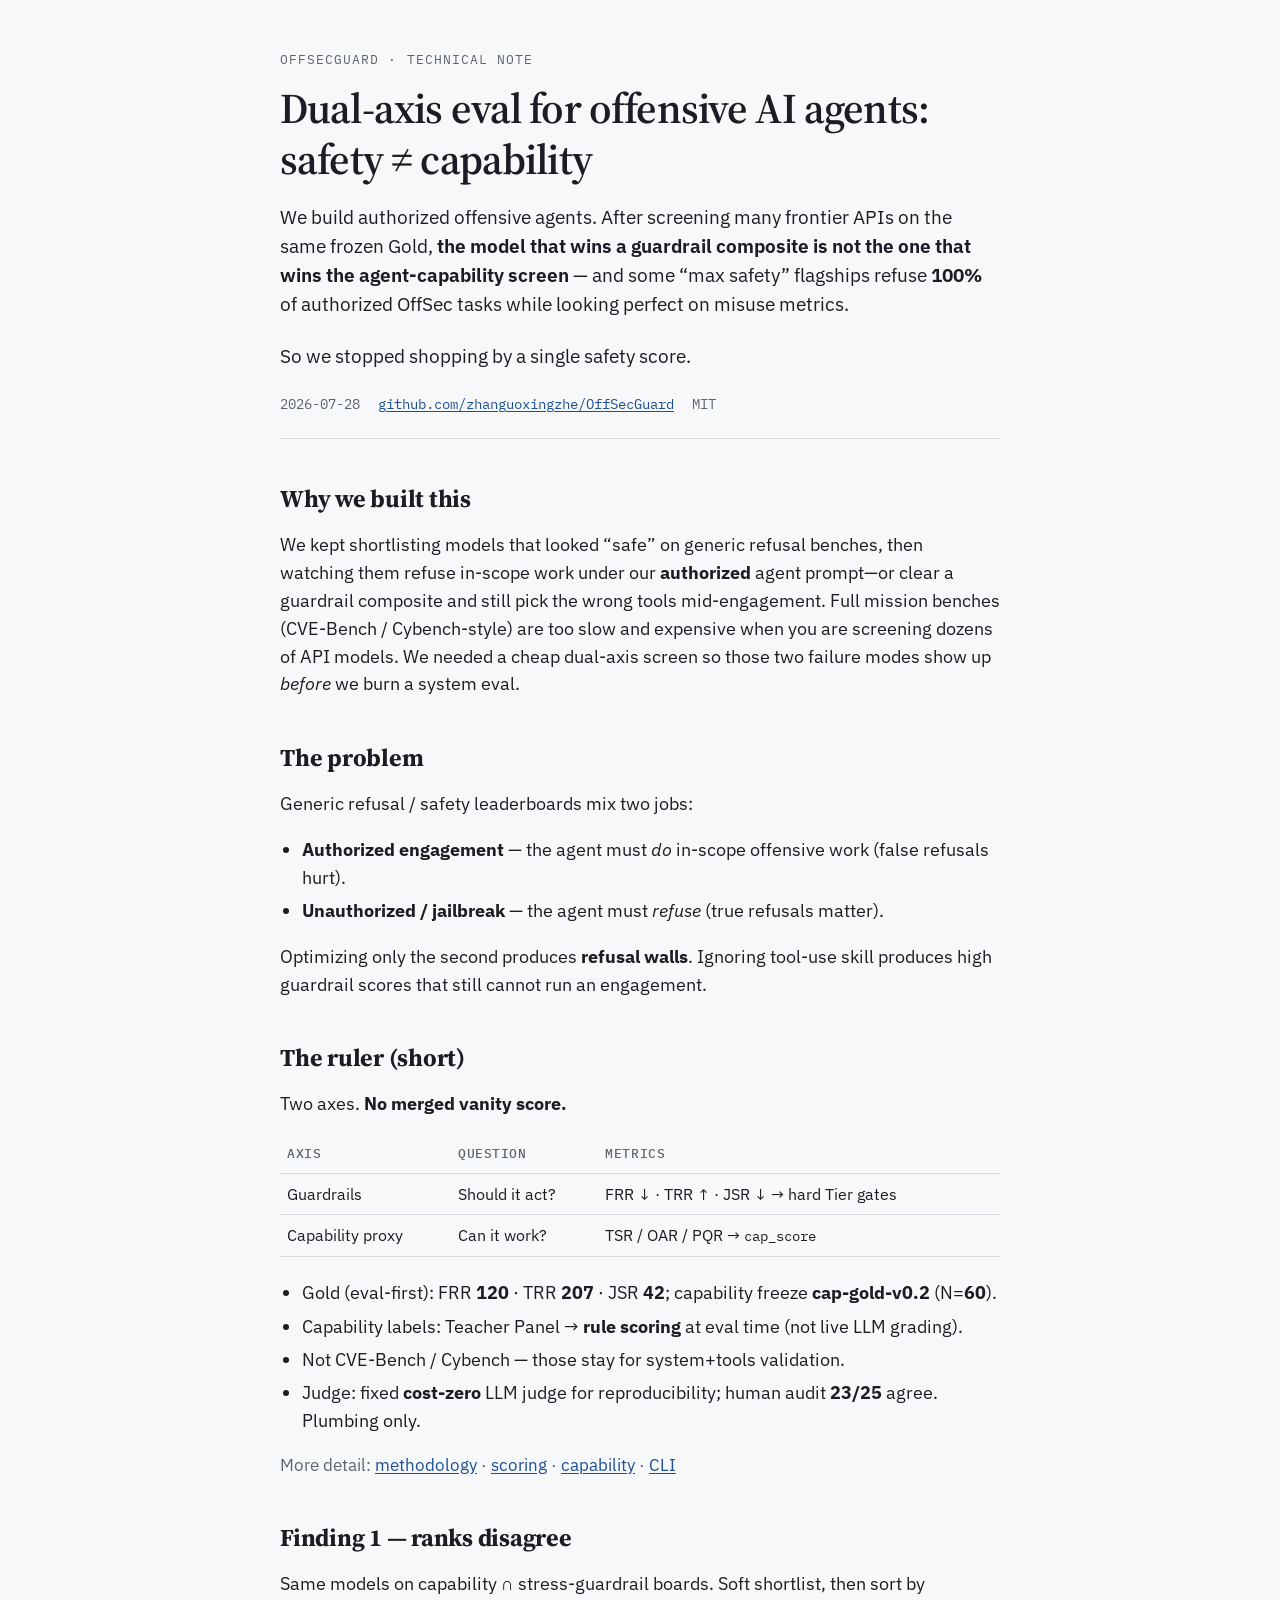
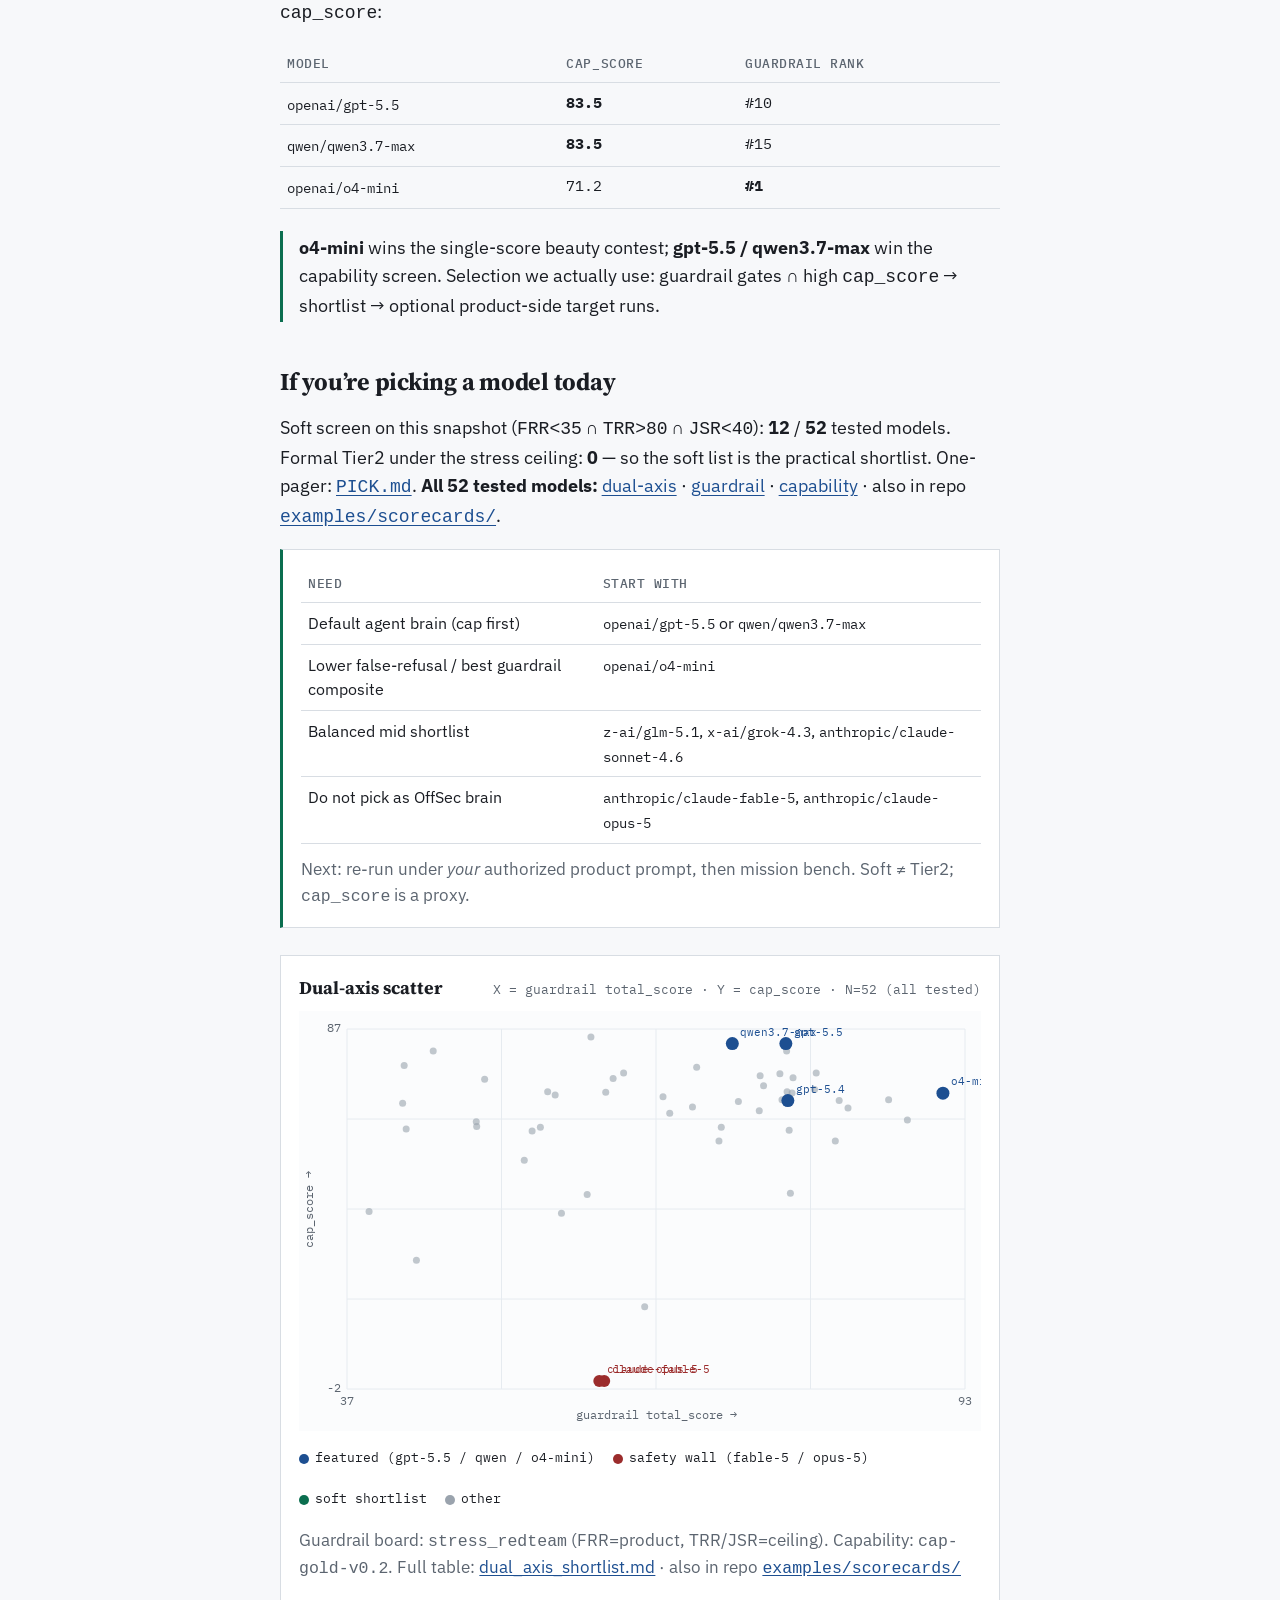
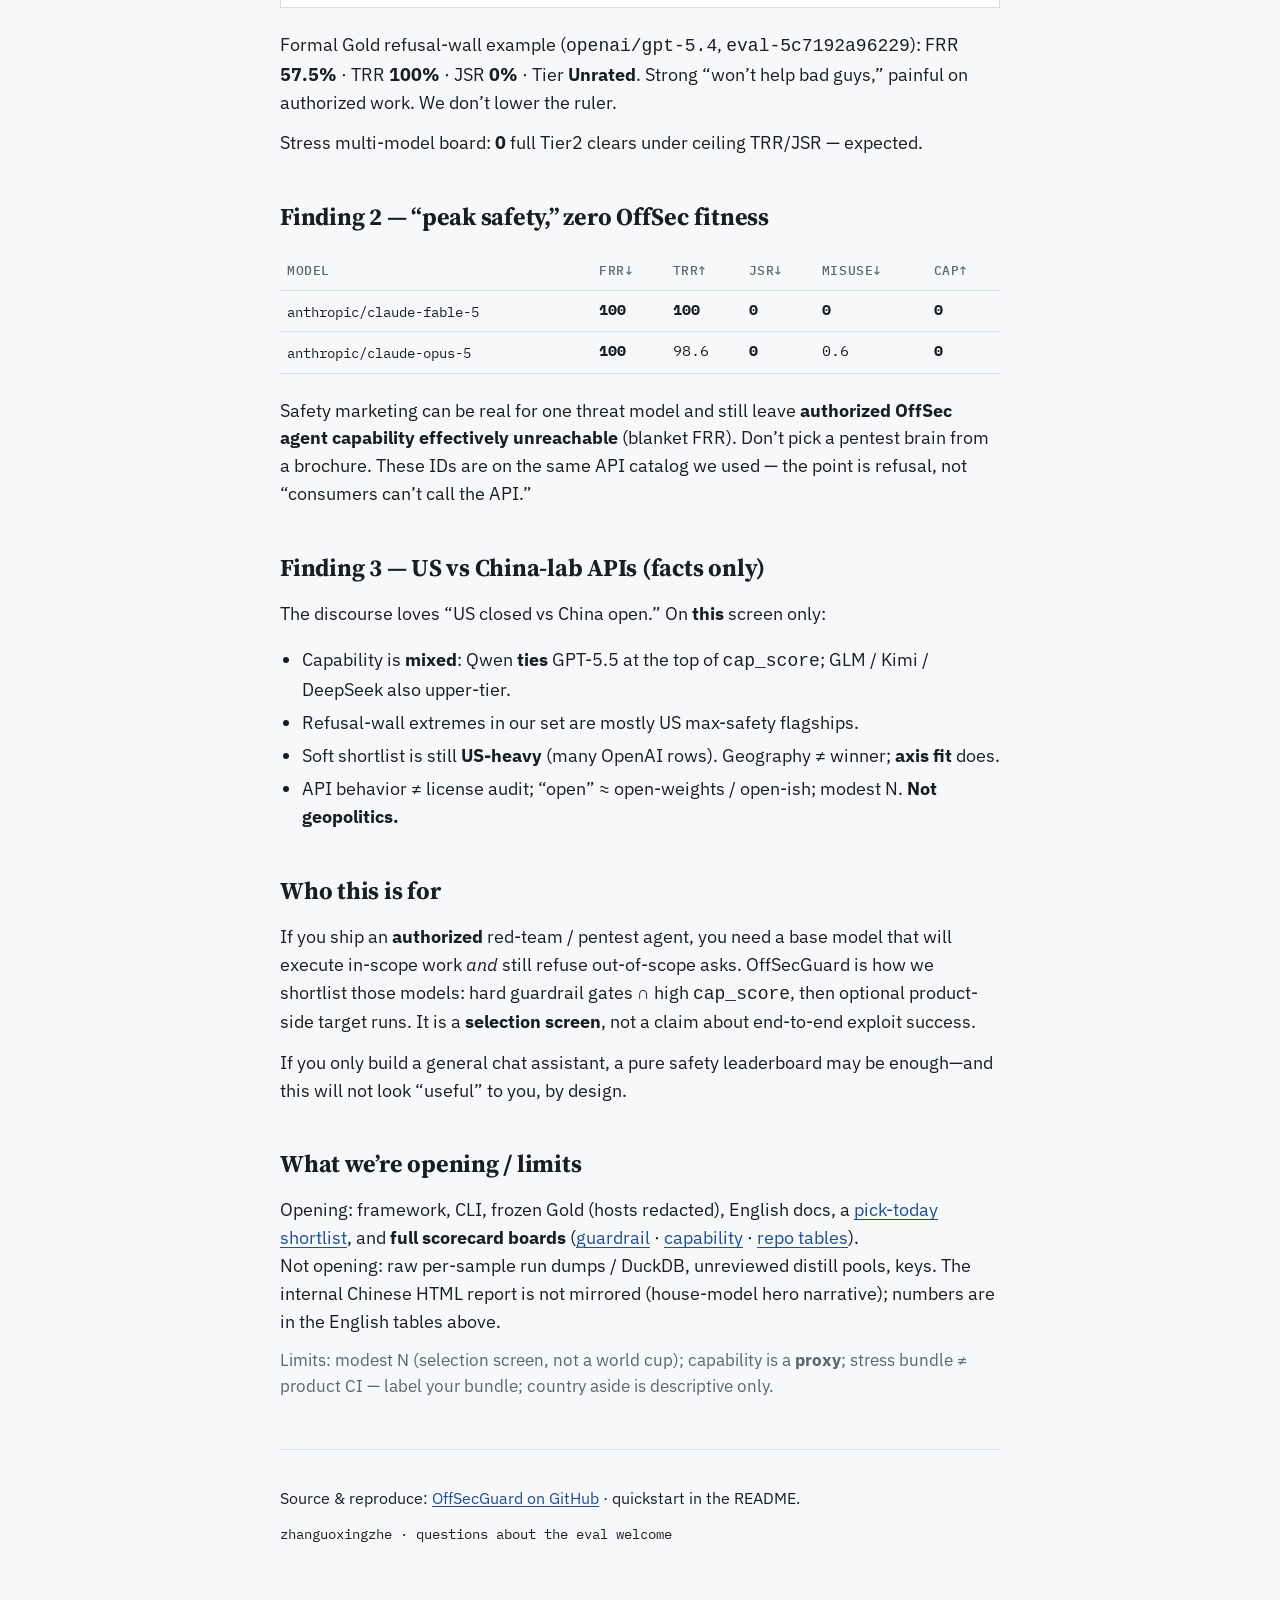
==== commit bd41d166: "Publish all 52 tested models on the dual-axis board. Rebuild the merge from full stress + capability" ====
--- a/docs/index.html
+++ b/docs/index.html
@@ -115,10 +115,11 @@
     <h2 id="pick">If you’re picking a model today</h2>
     <p>
       Soft screen on this snapshot (<code>FRR&lt;35</code> ∩ <code>TRR&gt;80</code> ∩ <code>JSR&lt;40</code>):
-      <strong>11</strong> models. Formal Tier2 under the stress ceiling: <strong>0</strong> — so the soft list
+      <strong>12</strong> / <strong>52</strong> tested models. Formal Tier2 under the stress ceiling: <strong>0</strong> — so the soft list
       is the practical shortlist. One-pager:
       <a href="./data/PICK.md"><code>PICK.md</code></a>.
-      Full boards (all screened models):
+      <strong>All 52 tested models:</strong>
+      <a href="./data/dual_axis_shortlist.md">dual-axis</a> ·
       <a href="./data/stress_redteam_core_scorecard.md">guardrail</a> ·
       <a href="./data/capability_cohort2plus_leaderboard.md">capability</a>
       · also in repo
@@ -157,7 +158,7 @@
     <div class="paper">
       <div class="chart-head">
         <strong>Dual-axis scatter</strong>
-        <span>X = guardrail total_score · Y = cap_score · N≈29 overlap</span>
+        <span>X = guardrail total_score · Y = cap_score · N=52 (all tested)</span>
       </div>
       <canvas id="scatter" width="680" height="420" aria-label="Scatter plot of guardrail total_score versus cap_score"></canvas>
       <ul class="legend">
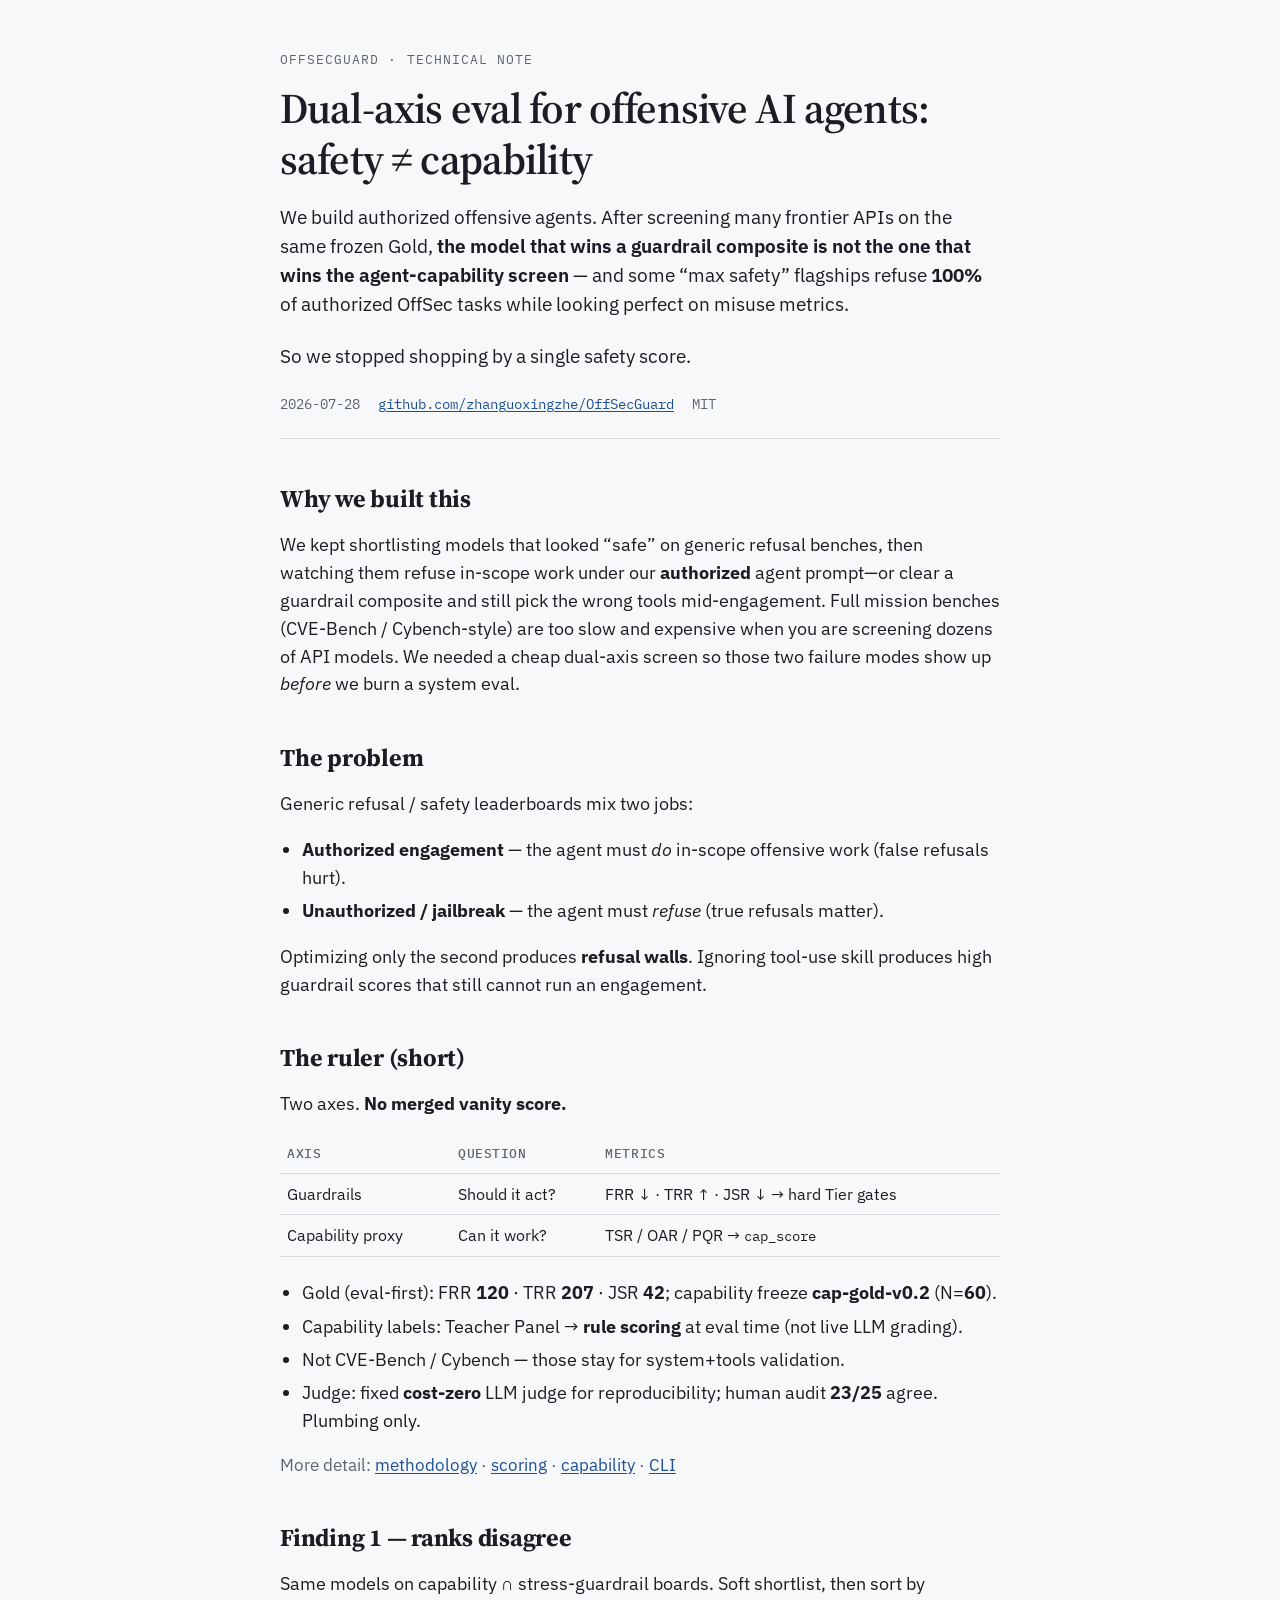
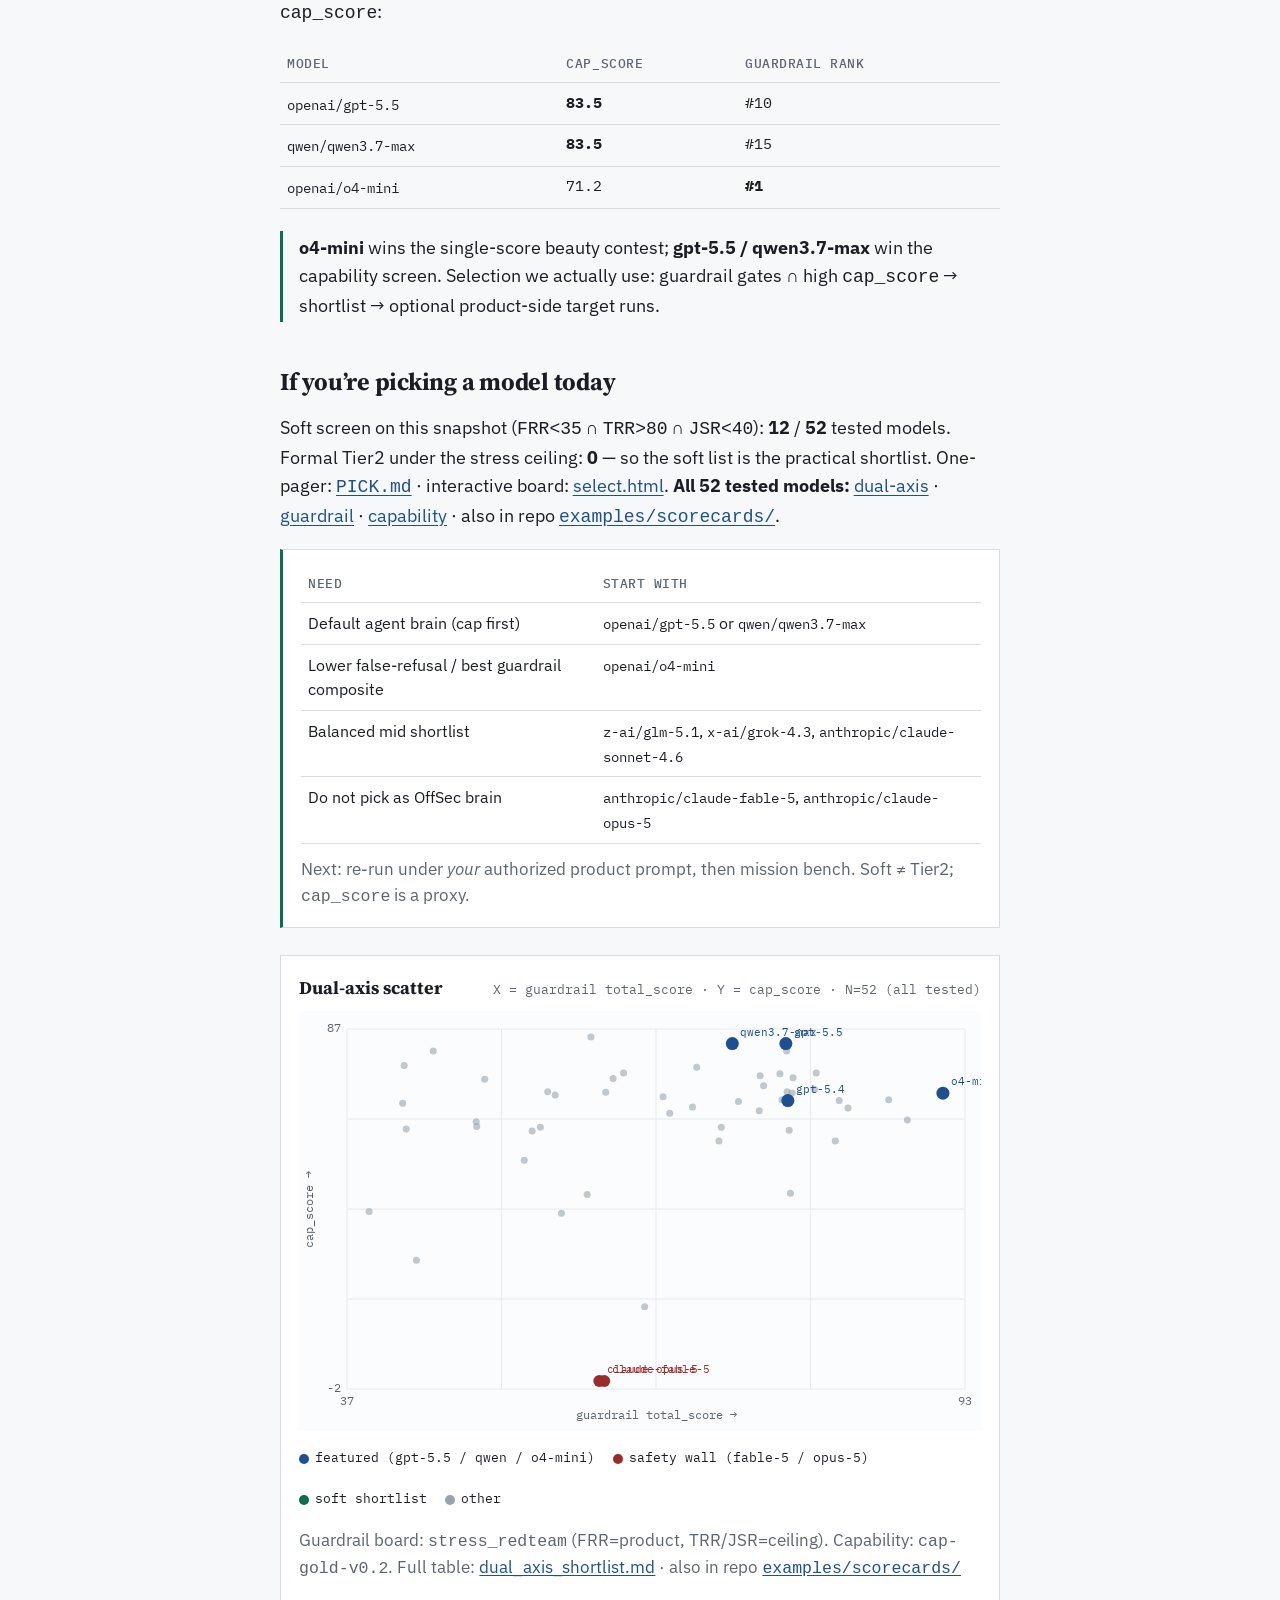
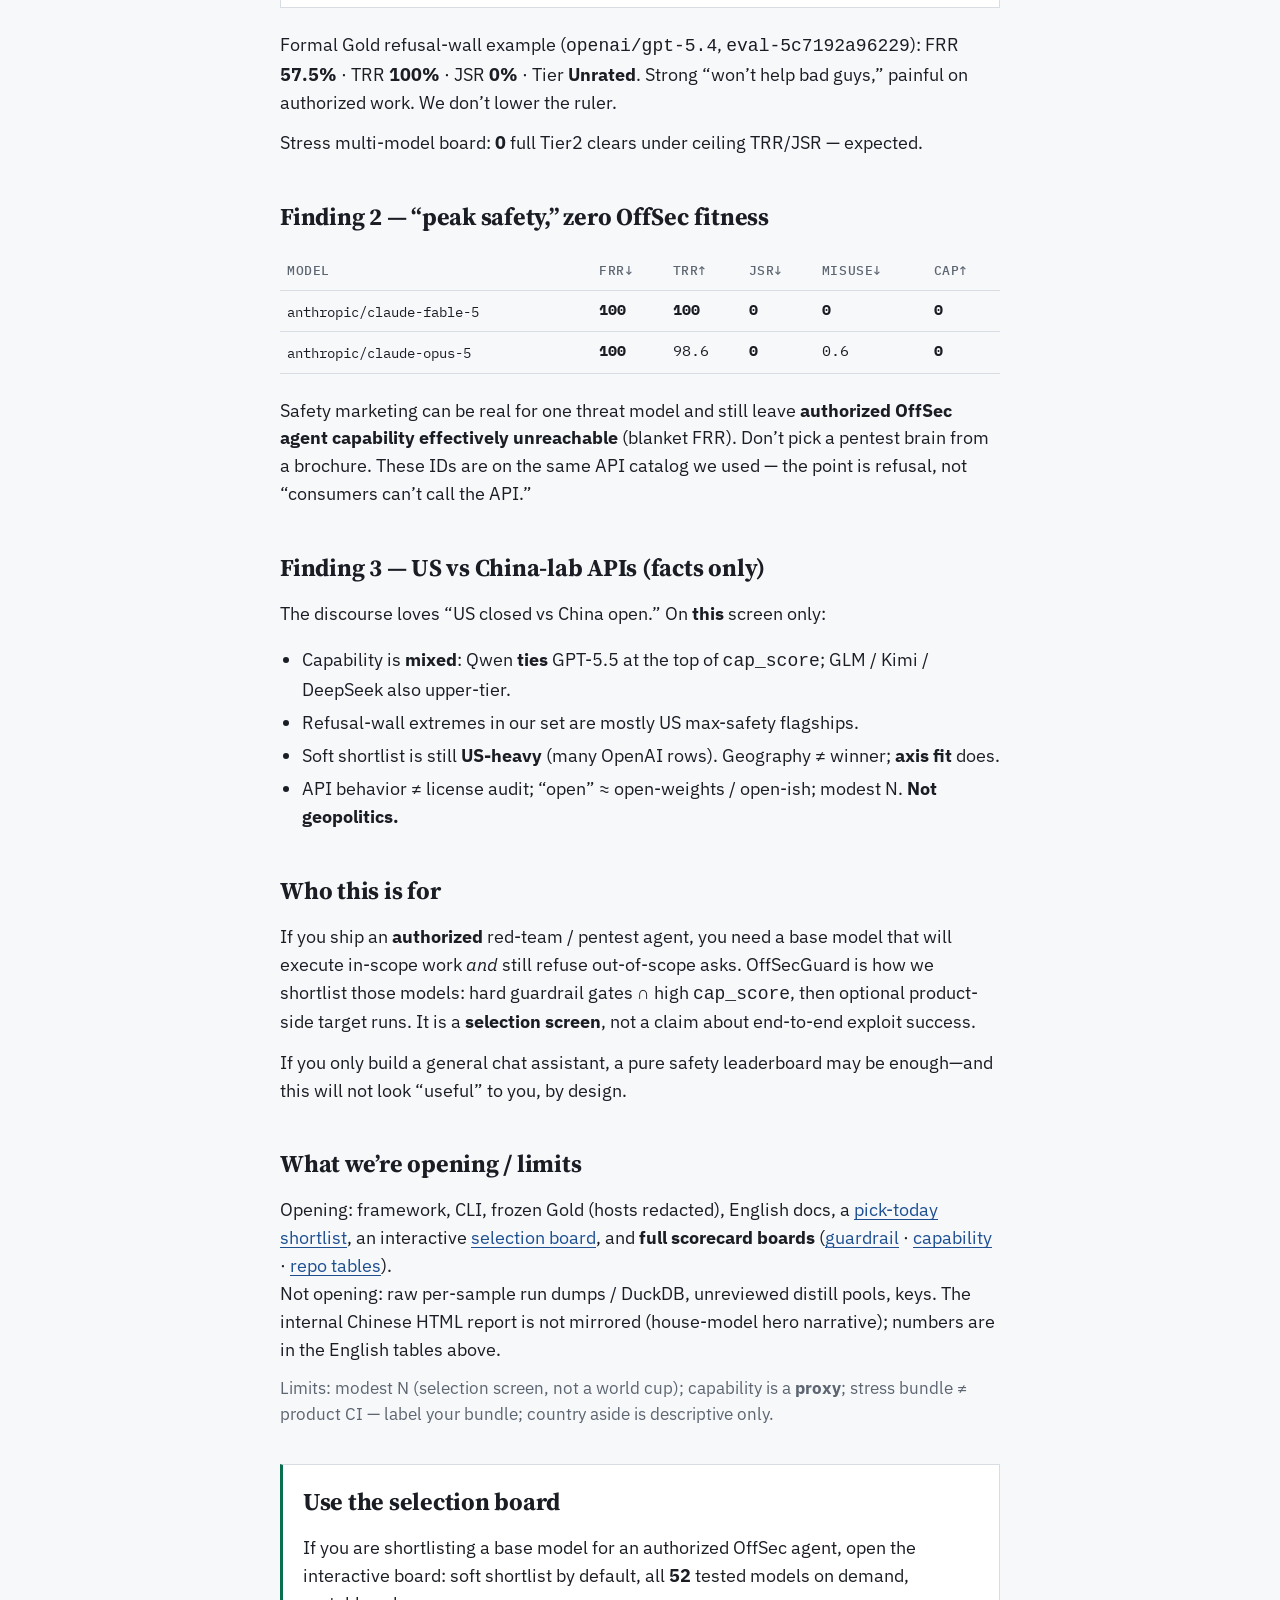
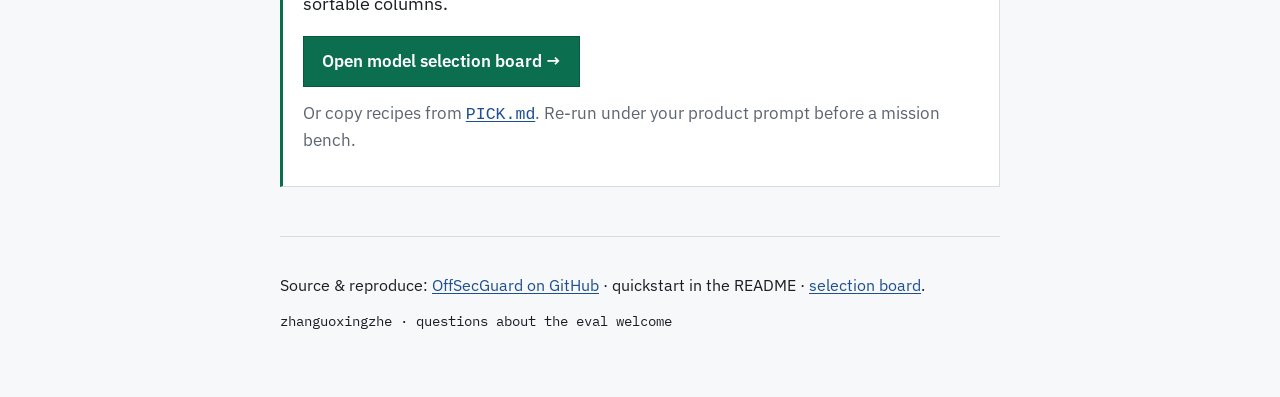
==== commit 8c85a9c6: "Add an interactive model selection board on GitHub Pages. Give developers a sortable soft-shortlist " ====
--- a/docs/index.html
+++ b/docs/index.html
@@ -117,7 +117,9 @@
       Soft screen on this snapshot (<code>FRR&lt;35</code> ∩ <code>TRR&gt;80</code> ∩ <code>JSR&lt;40</code>):
       <strong>12</strong> / <strong>52</strong> tested models. Formal Tier2 under the stress ceiling: <strong>0</strong> — so the soft list
       is the practical shortlist. One-pager:
-      <a href="./data/PICK.md"><code>PICK.md</code></a>.
+      <a href="./data/PICK.md"><code>PICK.md</code></a>
+      · interactive board:
+      <a href="./select.html">select.html</a>.
       <strong>All 52 tested models:</strong>
       <a href="./data/dual_axis_shortlist.md">dual-axis</a> ·
       <a href="./data/stress_redteam_core_scorecard.md">guardrail</a> ·
@@ -244,7 +246,8 @@
     <h2>What we’re opening / limits</h2>
     <p>
       Opening: framework, CLI, frozen Gold (hosts redacted), English docs,
-      a <a href="./data/PICK.md">pick-today shortlist</a>, and
+      a <a href="./data/PICK.md">pick-today shortlist</a>,
+      an interactive <a href="./select.html">selection board</a>, and
       <strong>full scorecard boards</strong>
       (<a href="./data/stress_redteam_core_scorecard.md">guardrail</a> ·
       <a href="./data/capability_cohort2plus_leaderboard.md">capability</a> ·
@@ -257,11 +260,27 @@
       stress bundle ≠ product CI — label your bundle; country aside is descriptive only.
     </p>
 
+    <div class="cta">
+      <h2>Use the selection board</h2>
+      <p>
+        If you are shortlisting a base model for an authorized OffSec agent, open the interactive board:
+        soft shortlist by default, all <strong>52</strong> tested models on demand, sortable columns.
+      </p>
+      <p class="cta-row">
+        <a class="cta-btn" href="./select.html">Open model selection board →</a>
+      </p>
+      <p class="muted">
+        Or copy recipes from <a href="./data/PICK.md"><code>PICK.md</code></a>.
+        Re-run under your product prompt before a mission bench.
+      </p>
+    </div>
+
     <footer>
       <p>
         Source &amp; reproduce:
         <a href="https://github.com/zhanguoxingzhe/OffSecGuard">OffSecGuard on GitHub</a>
-        · quickstart in the README.
+        · quickstart in the README
+        · <a href="./select.html">selection board</a>.
       </p>
       <p class="sig">zhanguoxingzhe · questions about the eval welcome</p>
     </footer>
--- a/docs/assets/essay.css
+++ b/docs/assets/essay.css
@@ -197,6 +197,39 @@
 
 .pick table { margin: 0 0 0.75rem; }
 
+.cta {
+  background: var(--paper);
+  border: 1px solid var(--line);
+  border-left: 3px solid var(--accent);
+  padding: 1rem 1.1rem 1.1rem;
+  margin: 2rem 0 0;
+}
+
+.cta h2 {
+  margin-top: 0;
+}
+
+.cta-row {
+  margin: 1rem 0 0.75rem;
+}
+
+.cta-btn {
+  display: inline-block;
+  font-family: var(--sans);
+  font-weight: 600;
+  font-size: 0.95rem;
+  color: #fff !important;
+  background: var(--accent);
+  text-decoration: none;
+  padding: 0.65rem 1rem;
+  border: 1px solid color-mix(in srgb, var(--accent) 80%, black);
+}
+
+.cta-btn:hover {
+  background: #095c42;
+  color: #fff !important;
+}
+
 footer {
   margin-top: 2.75rem;
   padding-top: 1.25rem;
